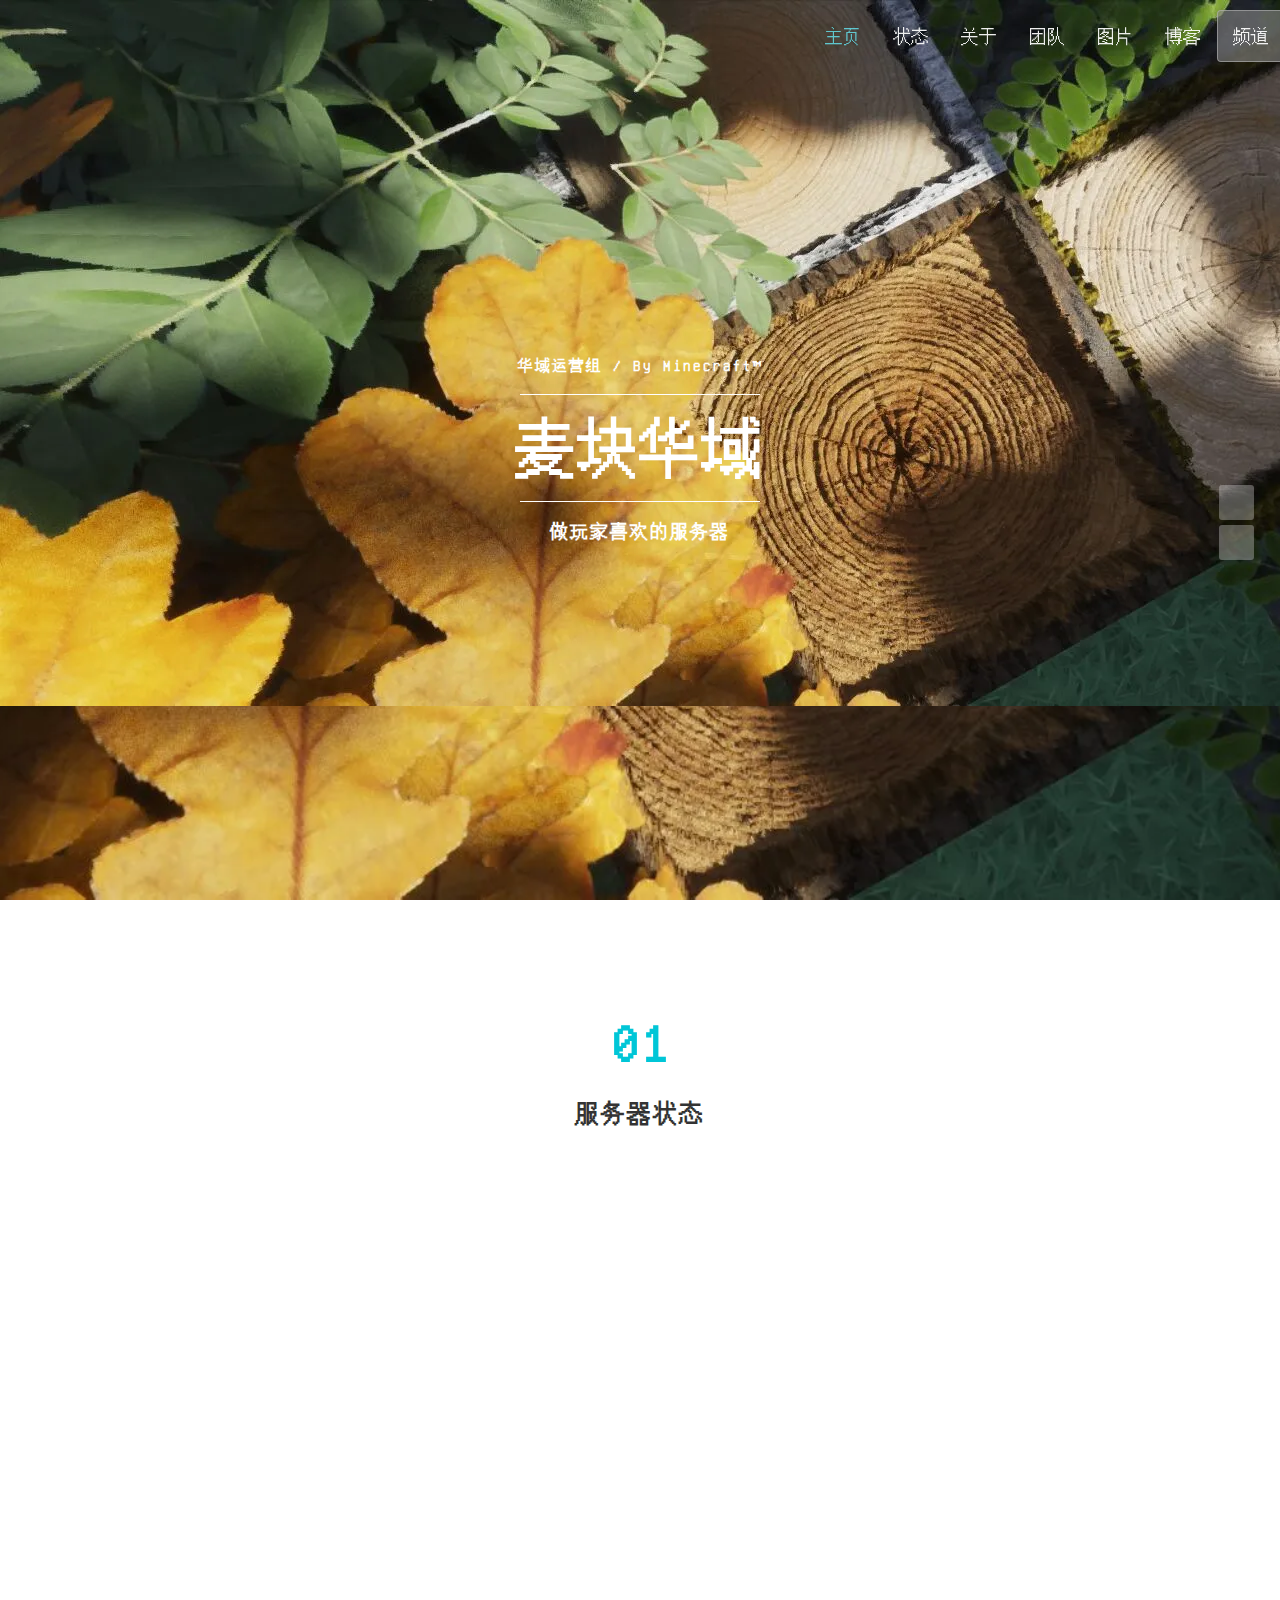
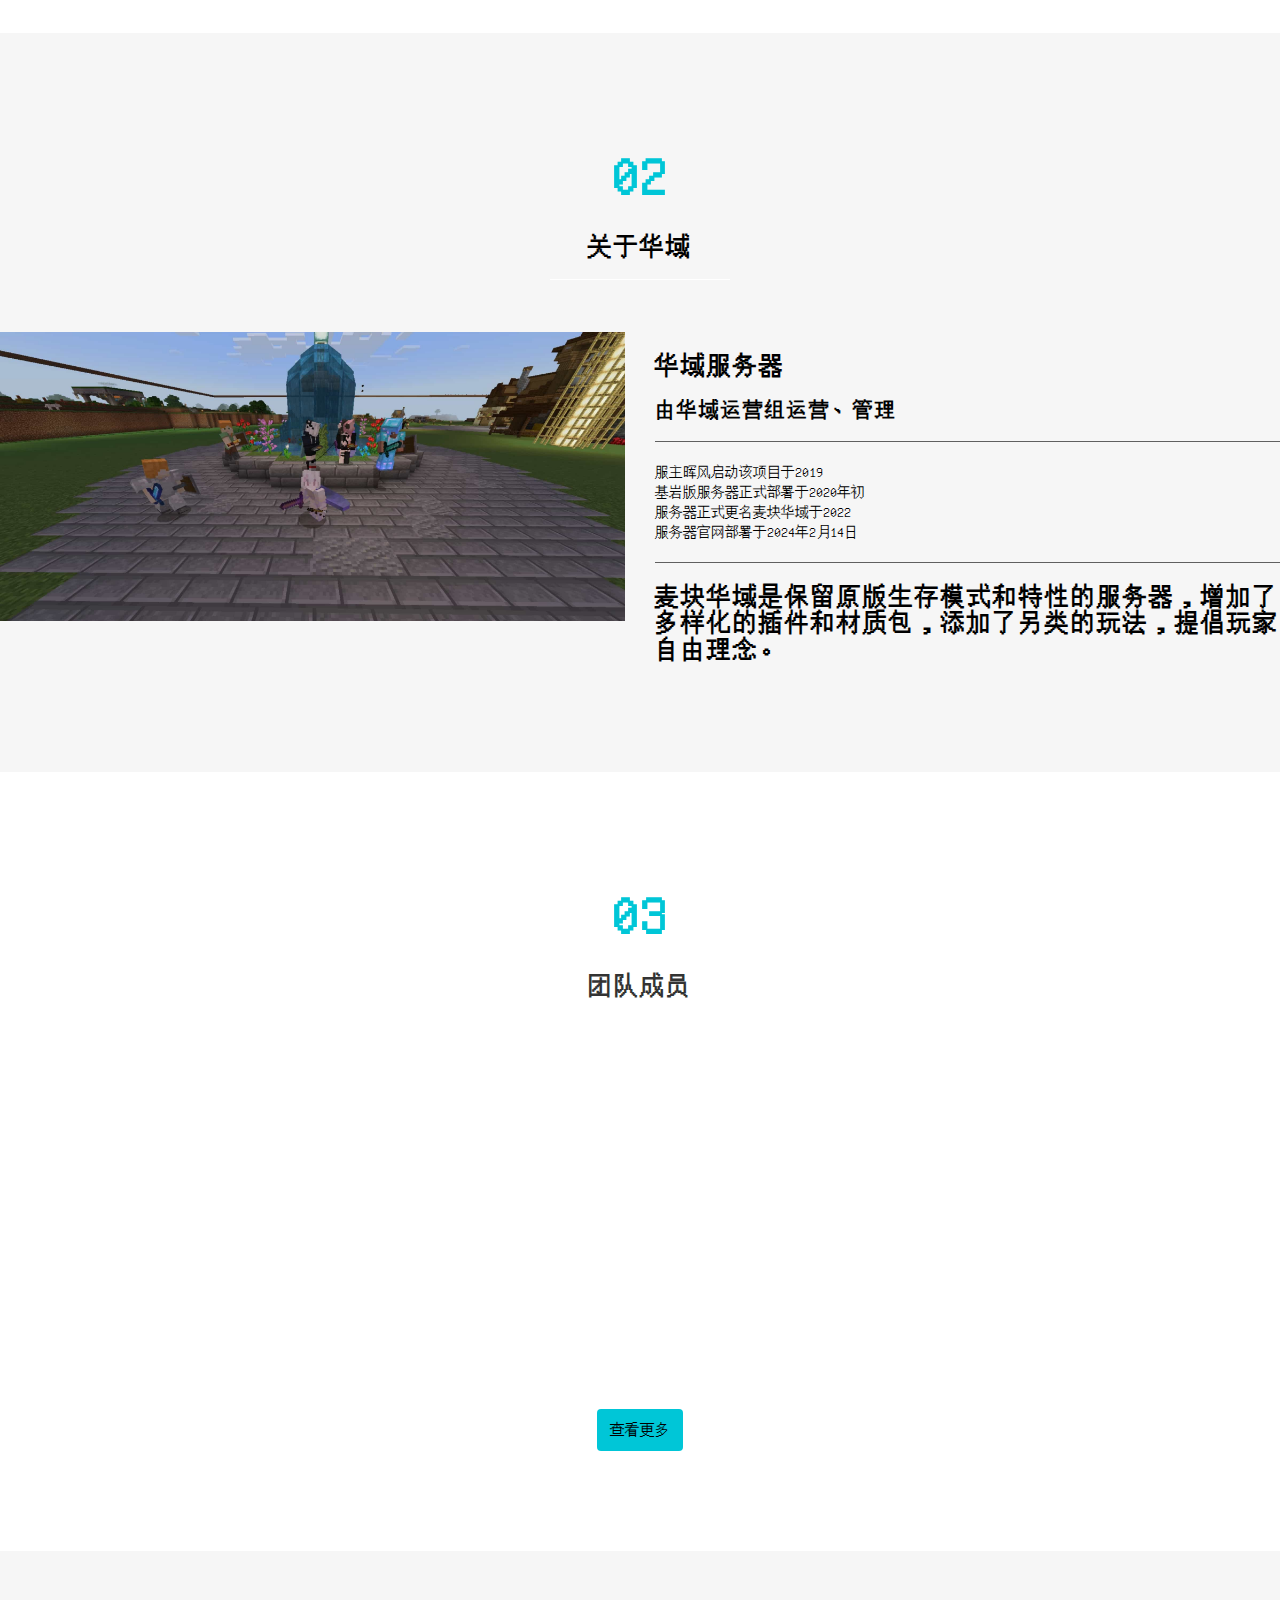
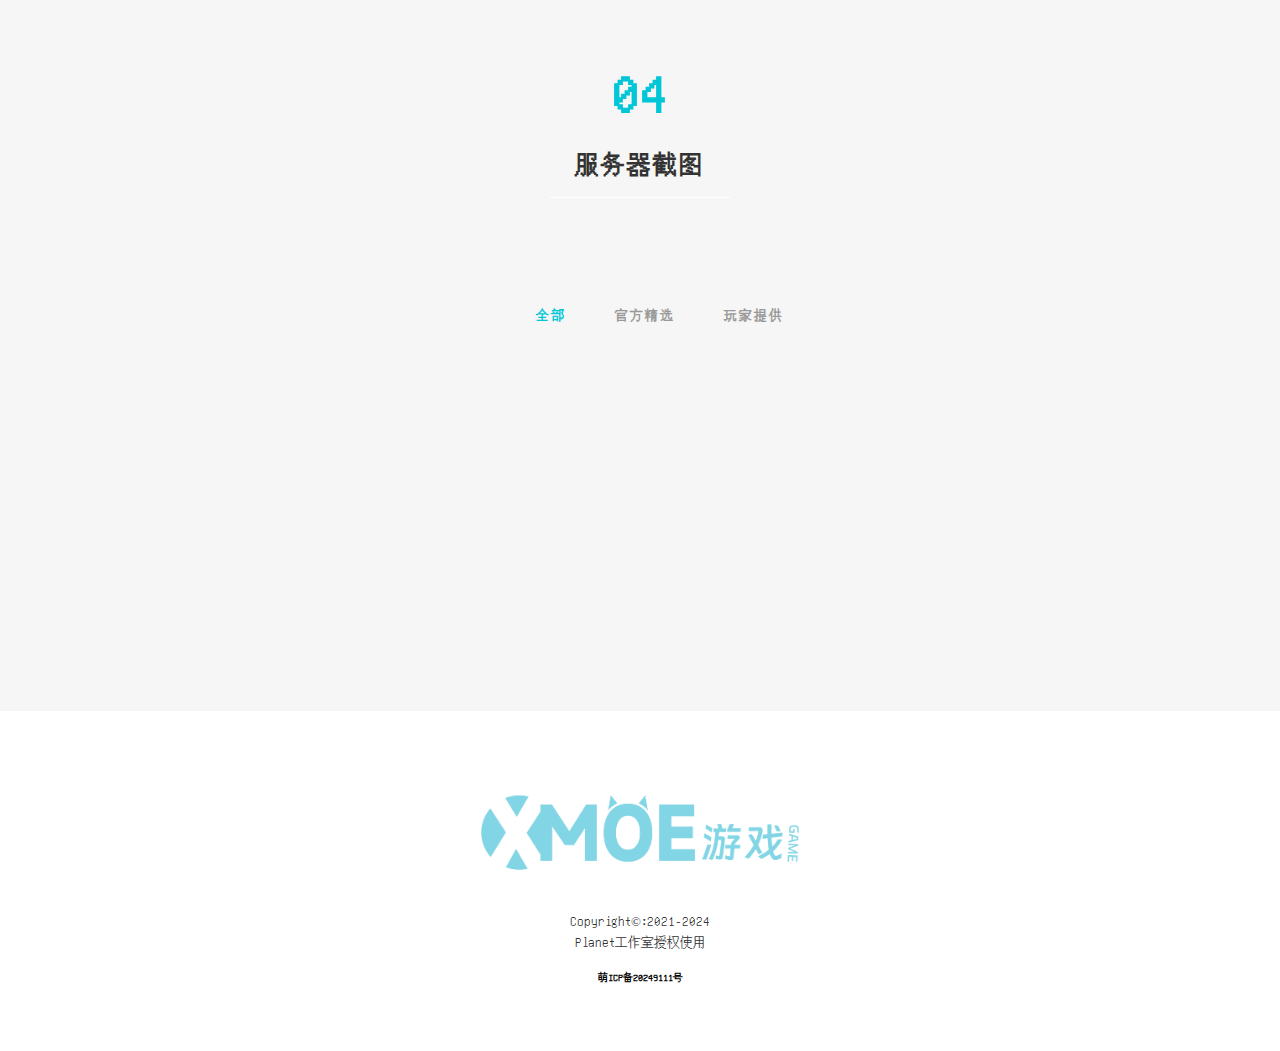
==== index.html @ e8a7c5c1 "修复api" ====
<!DOCTYPE html>
<html lang="zh-CN">
<head>
	<meta charset="utf-8">
	<title>麦块华域XMOE - 我的世界服务器</title>
	<meta http-equiv="X-UA-Compatible" content="IE=Edge">
	<meta name="viewport" content="width=device-width, initial-scale=1">
	<meta name="author" content="DreamsField">
	<meta name="keywords" content="麦块华域,我的世界,Minecraft">
	<meta name="description" content="麦块华域是保留原版生存模式和特性的Minecraft服务器，添加了另类的玩法，提倡玩家自由理念。">
	<embed src="#" hidden="true" autostart="true" loop="true">
	<link type="image/x-icon" href="favicon.ico" >
	<link rel="stylesheet" href="css/bootstrap.min.css">
	<link rel="stylesheet" href="css/font-awesome.min.css">
	<link rel="stylesheet" href="css/animate.min.css">
	<link rel="stylesheet" href="css/et-line-font.css">
	<link rel="stylesheet" href="css/style.css">
	<link rel="stylesheet" href="css/nivo-lightbox.css">
	<link rel="stylesheet" href="css/nivo_themes/default/default.css">
	<style>
	body{ font-family: 'pixel-wordt'}
	@font-face 
	{
    font-family: 'pixel-wordt';
    src: url('fonts/pixel-word.ttf') format('truetype'); 
  }
	a{text-decoration: none;}
	a:visited{ text-decoration: none; }
	a:hover { text-decoration: none; }
	a:active{ text-decoration:none; }
	</style>
</head>


	
<body data-spy="scroll" data-target=".navbar-collapse" data-offset="50">
    <a href="#home" id="scroll-to-top" title="top"><span class="text-lg icon iconfont icon-icon-test26"></span></a>
    <a href="https://qm.qq.com/q/wWvrE2C9pu" id="return-to-home" title="join"><span class="text-lg icon iconfont icon-icon-test39"></span></a>
    <div class="pixel-wordt"><div id="player" style="z-index:1000;"></div></div>
	<section class="navbar navbar-fixed-top custom-navbar" role="navigation">
		<div class="container">
			<div class="navbar-header">
				<button class="navbar-toggle" data-toggle="collapse" data-target=".navbar-collapse">
					<span class="icon icon-bar"></span>
					<span class="icon icon-bar"></span>
					<span class="icon icon-bar"></span>
				</button> 
					<div class="visible-xs">
						<a href="#" class="navbar-brand">麦块华域</a>
					</div>
			</div>
			<div class="collapse navbar-collapse">
				<ul class="nav navbar-nav navbar-right">
					<li><a href="#home" class="smoothScroll btn">主页</a></li>
					<li><a href="#work" class="smoothScroll btn">状态</a></li>
					<li><a href="#about" class="smoothScroll btn">关于</a></li>
					<li><a href="#team" class="smoothScroll btn">团队</a></li>
					<li><a href="#portfolio" class="smoothScroll btn">图片</a></li>
					<li><a href="https://www.dwind.top/" class="smoothScroll btn" target="_blank">博客</a></li>
					<li><a href="https://qm.qq.com/q/wWvrE2C9pu" class="smoothScroll btn btn-danger" target="_blank">频道</a>
					</li>
				</ul>
			</div>
		</div>
	</section>
	<section id="home">
		<div class="container">
			<div class="row">
				<div class="col-md-12 col-sm-12 wow fadeIn">
					<h3>华域运营组 / By Minecraft™</h3>
					<hr>
					<h1>麦块华域</h1>
					<hr>
					<h4>做玩家喜欢的服务器</h4> 
					<h3>         </h3>
				</div>
			</div>
		</div>
		<div class="backstretch">
			<img src="img/beijin/1.webp" alt="华域">
		</div>
	</section>
	<section id="work">
		<div class="container">
			<div class="row">
				<div class="col-md-12 col-sm-12">
					<div class="section-title">
						<strong>01</strong>
						<h1 class="heading bold">服务器状态</h1>
						<hr>
					</div>
					<div class="mdui-table-fluid">
						<table class="mdui-table">
							<thead>
								<div class="col-lg-4 col-md-4 col-sm-4 wow fadeInUp" data-wow-delay="0.6s">
									<h3>服务器名称</h3>
									<hr>
									<p id="motd">华域XMOE</p>
								</div>
								<div class="col-lg-4 col-md-4 col-sm-4 wow fadeInUp" data-wow-delay="0.6s">
									<h3>服务器状态</h3>
									<hr>
									<p id="status">RUN</p>
								</div>
								<div class="col-lg-4 col-md-4 col-sm-4 wow fadeInUp" data-wow-delay="0.6s">
									<h3>支持游戏版本</h3>
									<hr>
									<p id="version">1.20.51</p>
								</div>
								<div class="col-lg-4 col-md-4 col-sm-4 wow fadeInUp" data-wow-delay="0.6s">
									<h3>协议版本</h3>
									<hr>
									<p id="agreement">114514</p>
								</div>
								<div class="col-lg-4 col-md-4 col-sm-4 wow fadeInUp" data-wow-delay="0.6s">
									<h3>服务器人数</h3>
									<hr>
									<p id="online">114514</p>
								</div>
								<div class="col-lg-4 col-md-4 col-sm-4 wow fadeInUp" data-wow-delay="0.6s">
									<h3>有效延迟</h3>
									<hr>
									<p id="delay">114514</p>
								</div> 
							</thead>
						</table>
					</div>
				</div>
			</div>
		</div>
	</section>
	<section id="about">
		<div class="container">
			<div class="row">
				<div class="col-md-12 col-sm-12 text-center">
					<div class="section-title">
						<strong>02</strong>
						<h1 class="heading bold">关于华域</h1>
						<hr>
					</div>
				</div>
				<div class="col-md-6 col-sm-12">
					<img src="img/beijin/3.jpg" class="img-responsive" alt="about img" title="玩家合影">
				</div>
				<div class="col-md-6 col-sm-12">
					<h3 class="bold">华域服务器</h3>
					<h1 class="heading bold">由华域运营组运营、管理</h1>
					<ul class="nav nav-tabs" role="tablist">
					</ul>
					<div class="tab-content">
						<div role="tabpanel" class="tab-pane active" id="sunsserver">
							<p>服主晖风启动该项目于2019
								<br>基岩版服务器正式部署于2020年初
								<br>服务器正式更名麦块华域于2022
								<br>服务器官网部署于2024年2月14日
							  <ul class="nav nav-tabs" role="tablist"></ul>
								<h3>麦块华域是保留原版生存模式和特性的服务器，增加了多样化的插件和材质包，添加了另类的玩法，提倡玩家自由理念。
							</p>
						</div>
					</div>
				</div>
			</div>
		</div>
	</section>
	<section id="team">
		<div class="container">
			<div class="row">
				<div class="col-md-12 col-sm-12">
					<div class="section-title">
						<strong>03</strong>
						<h1 class="heading bold">团队成员</h1>
						<hr>
					</div>
				</div>

				<div class="col-md-3 col-sm-6 wow fadeIn" data-wow-delay="0.3s">
					<div class="team-wrapper">
						<img src="img/tx/hf.jpg" class="img-responsive" alt="team img">
						<div class="team-des">
							<h2>晖风</h2>
							<p>DreamsField<br>安徽●宿州</p>
							<hr>
							<ul class="social-icon">
								<li><a href="#" data-wow-delay="0.6s">华域运营组</a></li>
								<li><a href="#" data-wow-delay="0.6s">服主&技术&运营</a></li><br>
								<li><a href="#" data-wow-delay="0.6s">查看</a></li>
							</ul>
						</div>
					</div>
				</div>

				<div class="col-md-3 col-sm-6 wow fadeIn" data-wow-delay="0.6s">
					<div class="team-wrapper">
						<img src="img/tx/Sutx.jpg" class="img-responsive" alt="team img">
						<div class="team-des">
							<h2>苏灵卿</h2>
							<p>Time Traveler Su<br>广西●玉林</p>
							<hr>
							<ul class="social-icon">
								<li><a href="#" data-wow-delay="0.6s">华域运营组</a></li>
								<li><a href="#" data-wow-delay="0.6s">运营</a></li><br>
								<li><a href="#" data-wow-delay="0.6s">查看</a></li>
							</ul>
						</div>
					</div>
				</div>

				<div class="col-md-3 col-sm-6 wow fadeIn" data-wow-delay="0.9s">
					<div class="team-wrapper">
						<img src="img/tx/tx.webp" class="img-responsive" alt="team img">
						<div class="team-des">
							<h2>暂无</h2>
							<p>暂无<br>##●##</p>
							<hr>
							<ul class="social-icon">
								<li><a href="#" data-wow-delay="0.6s">SUNS运营组</a></li>
								<li><a href="#" data-wow-delay="0.6s">暂无</a></li><br>
								<li><a href="#" data-wow-delay="0.6s">查看</a></li>
							</ul>
						</div>
					</div>
				</div>

				<div class="col-md-3 col-sm-6 wow fadeIn" data-wow-delay="0.9s">
					<div class="team-wrapper">
						<img src="img/tx/tx.webp" class="img-responsive" alt="team img">
						<div class="team-des">
							<h2>暂无</h2>
							<p>暂无<br>##●##</p>
							<hr>
							<ul class="social-icon">
								<li><a href="#" data-wow-delay="0.6s">SUNS运营组</a></li>
								<li><a href="#" data-wow-delay="0.6s">暂无</a></li><br>
								<li><a href="#" data-wow-delay="0.6s">查看</a></li>
							</ul>
						</div>
					</div>
				</div>

				<div class=iso-box-section>
					<a href="team.html" class="smoothScroll btn btn-danger">查看更多</a>
			</div>
		</div>
	</section>


	<div id="portfolio">
		<div class="container">
			<div class="row">
				<div class="col-md-12 col-sm-12">
					<div class="section-title">
						<strong>04</strong>
						<h1 class="heading bold">服务器截图</h1>
						<hr>
					</div>
					<div class="iso-section">
						<ul class="filter-wrapper clearfix">
							<li><a href="#" data-filter="*" class="selected opc-main-bg">全部</a></li>
							<li><a href="#" class="opc-main-bg" data-filter=".html">官方精选</a></li>
							<li><a href="#" class="opc-main-bg" data-filter=".photoshop">玩家提供</a></li>
						</ul>
						<div class="iso-box-section wow fadeIn" data-wow-delay="0.9s">
							<div class="iso-box-wrapper col4-iso-box">

								<!-- html是官方精选，photoshop是玩家提供 -->

								<div class="iso-box html mobile col-lg-4 col-md-4 col-sm-6">
									<a href="img/beijin/3.jpg" data-lightbox-gallery="portfolio-gallery"><img
											src="img/beijin/3.jpg" alt="portfolio img"></a>
								</div>

								<div class="iso-box photoshop mobile col-lg-4 col-md-4 col-sm-6">
									<a href="img/beijin/3.jpg" data-lightbox-gallery="portfolio-gallery"><img
											src="img/beijin/3.jpg" alt="portfolio img"></a>
								</div>

								<div class="iso-box photoshop col-lg-4 col-md-4 col-sm-6">
									<a href="img/beijin/3.jpg" data-lightbox-gallery="portfolio-gallery"><img
											src="img/beijin/3.jpg" alt="portfolio img"></a>
								</div>

							</div>
							<div>
								<a href="picture.html" class="smoothScroll btn btn-danger">查看更多</a>
								<a href="1.html" class="smoothScroll btn btn-danger">游戏地图</a>
							</div>
						</div>
					</div>
				</div>
			</div>
		</div>
	</div>
	<footer>
		<div class="container">
			<div class="row">
				<div class="col-md-12 col-sm-12">
					<img src="img/logo/XMOE.png" width="350xp" height="120xp" title="logo">
					<p><font size="2">Copyright&copy;:2021-2024<br>Planet工作室授权使用<br></font></p>
					<a href="https://icp.gov.moe/?keyword=20249111" target="_blank"><font size="1" color=#000><b>萌ICP备20249111号</b></font></a>
				</div>
			</div>
		</div>
	</footer>
	<script src="js/sunsapi.js"></script>
	<script src="js/jquery.js"></script>
	<script src="js/bootstrap.min.js"></script>
	<script src="js/smoothscroll.js"></script>
	<script src="js/isotope.js"></script>
	<script src="js/imagesloaded.min.js"></script>
	<script src="js/nivo-lightbox.min.js"></script>
	<script src="js/jquery.backstretch.min.js"></script>
	<script src="js/wow.min.js"></script>
	<script src="js/custom.js"></script>
</body>
</html>
---- css/et-line-font.css ----
@font-face {
	font-family: 'et-line';
	src:url('../fonts/et-line.eot');
	src:url('../fonts/et-lined41d.eot?#iefix') format('embedded-opentype'),
		url('../fonts/et-line.woff') format('woff'),
		url('../fonts/et-line.ttf') format('truetype'),
		url('../fonts/et-line.svg#et-line') format('svg');
	font-weight: normal;
	font-style: normal;
}

/* Use the following CSS code if you want to use data attributes for inserting your icons */
[data-icon]:before {
	font-family: 'et-line';
	content: attr(data-icon);
	speak: none;
	font-size: 40px;
	font-weight: normal;
	font-variant: normal;
	text-transform: none;
	line-height: 1;
	-webkit-font-smoothing: antialiased;
	-moz-osx-font-smoothing: grayscale;
	display:inline-block;
}

/* Use the following CSS code if you want to have a class per icon */
/*
Instead of a list of all class selectors,
you can use the generic selector below, but it's slower:
[class*="icon-"] {
*/
.icon-mobile, .icon-laptop, .icon-desktop, .icon-tablet, .icon-phone, .icon-document, .icon-documents, .icon-search, .icon-clipboard, .icon-newspaper, .icon-notebook, .icon-book-open, .icon-browser, .icon-calendar, .icon-presentation, .icon-picture, .icon-pictures, .icon-video, .icon-camera, .icon-printer, .icon-toolbox, .icon-briefcase, .icon-wallet, .icon-gift, .icon-bargraph, .icon-grid, .icon-expand, .icon-focus, .icon-edit, .icon-adjustments, .icon-ribbon, .icon-hourglass, .icon-lock, .icon-megaphone, .icon-shield, .icon-trophy, .icon-flag, .icon-map, .icon-puzzle, .icon-basket, .icon-envelope, .icon-streetsign, .icon-telescope, .icon-gears, .icon-key, .icon-paperclip, .icon-attachment, .icon-pricetags, .icon-lightbulb, .icon-layers, .icon-pencil, .icon-tools, .icon-tools-2, .icon-scissors, .icon-paintbrush, .icon-magnifying-glass, .icon-circle-compass, .icon-linegraph, .icon-mic, .icon-strategy, .icon-beaker, .icon-caution, .icon-recycle, .icon-anchor, .icon-profile-male, .icon-profile-female, .icon-bike, .icon-wine, .icon-hotairballoon, .icon-globe, .icon-genius, .icon-map-pin, .icon-dial, .icon-chat, .icon-heart, .icon-cloud, .icon-upload, .icon-download, .icon-target, .icon-hazardous, .icon-piechart, .icon-speedometer, .icon-global, .icon-compass, .icon-lifesaver, .icon-clock, .icon-aperture, .icon-quote, .icon-scope, .icon-alarmclock, .icon-refresh, .icon-happy, .icon-sad, .icon-facebook, .icon-twitter, .icon-googleplus, .icon-rss, .icon-tumblr, .icon-linkedin, .icon-dribbble {
	font-family: 'et-line';
	speak: none;
	font-style: normal;
	font-weight: normal;
	font-variant: normal;
	text-transform: none;
	line-height: 1;
	-webkit-font-smoothing: antialiased;
	-moz-osx-font-smoothing: grayscale;
	display:inline-block;
}
.icon-mobile:before {
	content: "\e000";
}
.icon-laptop:before {
	content: "\e001";
}
.icon-desktop:before {
	content: "\e002";
}
.icon-tablet:before {
	content: "\e003";
}
.icon-phone:before {
	content: "\e004";
}
.icon-document:before {
	content: "\e005";
}
.icon-documents:before {
	content: "\e006";
}
.icon-search:before {
	content: "\e007";
}
.icon-clipboard:before {
	content: "\e008";
}
.icon-newspaper:before {
	content: "\e009";
}
.icon-notebook:before {
	content: "\e00a";
}
.icon-book-open:before {
	content: "\e00b";
}
.icon-browser:before {
	content: "\e00c";
}
.icon-calendar:before {
	content: "\e00d";
}
.icon-presentation:before {
	content: "\e00e";
}
.icon-picture:before {
	content: "\e00f";
}
.icon-pictures:before {
	content: "\e010";
}
.icon-video:before {
	content: "\e011";
}
.icon-camera:before {
	content: "\e012";
}
.icon-printer:before {
	content: "\e013";
}
.icon-toolbox:before {
	content: "\e014";
}
.icon-briefcase:before {
	content: "\e015";
}
.icon-wallet:before {
	content: "\e016";
}
.icon-gift:before {
	content: "\e017";
}
.icon-bargraph:before {
	content: "\e018";
}
.icon-grid:before {
	content: "\e019";
}
.icon-expand:before {
	content: "\e01a";
}
.icon-focus:before {
	content: "\e01b";
}
.icon-edit:before {
	content: "\e01c";
}
.icon-adjustments:before {
	content: "\e01d";
}
.icon-ribbon:before {
	content: "\e01e";
}
.icon-hourglass:before {
	content: "\e01f";
}
.icon-lock:before {
	content: "\e020";
}
.icon-megaphone:before {
	content: "\e021";
}
.icon-shield:before {
	content: "\e022";
}
.icon-trophy:before {
	content: "\e023";
}
.icon-flag:before {
	content: "\e024";
}
.icon-map:before {
	content: "\e025";
}
.icon-puzzle:before {
	content: "\e026";
}
.icon-basket:before {
	content: "\e027";
}
.icon-envelope:before {
	content: "\e028";
}
.icon-streetsign:before {
	content: "\e029";
}
.icon-telescope:before {
	content: "\e02a";
}
.icon-gears:before {
	content: "\e02b";
}
.icon-key:before {
	content: "\e02c";
}
.icon-paperclip:before {
	content: "\e02d";
}
.icon-attachment:before {
	content: "\e02e";
}
.icon-pricetags:before {
	content: "\e02f";
}
.icon-lightbulb:before {
	content: "\e030";
}
.icon-layers:before {
	content: "\e031";
}
.icon-pencil:before {
	content: "\e032";
}
.icon-tools:before {
	content: "\e033";
}
.icon-tools-2:before {
	content: "\e034";
}
.icon-scissors:before {
	content: "\e035";
}
.icon-paintbrush:before {
	content: "\e036";
}
.icon-magnifying-glass:before {
	content: "\e037";
}
.icon-circle-compass:before {
	content: "\e038";
}
.icon-linegraph:before {
	content: "\e039";
}
.icon-mic:before {
	content: "\e03a";
}
.icon-strategy:before {
	content: "\e03b";
}
.icon-beaker:before {
	content: "\e03c";
}
.icon-caution:before {
	content: "\e03d";
}
.icon-recycle:before {
	content: "\e03e";
}
.icon-anchor:before {
	content: "\e03f";
}
.icon-profile-male:before {
	content: "\e040";
}
.icon-profile-female:before {
	content: "\e041";
}
.icon-bike:before {
	content: "\e042";
}
.icon-wine:before {
	content: "\e043";
}
.icon-hotairballoon:before {
	content: "\e044";
}
.icon-globe:before {
	content: "\e045";
}
.icon-genius:before {
	content: "\e046";
}
.icon-map-pin:before {
	content: "\e047";
}
.icon-dial:before {
	content: "\e048";
}
.icon-chat:before {
	content: "\e049";
}
.icon-heart:before {
	content: "\e04a";
}
.icon-cloud:before {
	content: "\e04b";
}
.icon-upload:before {
	content: "\e04c";
}
.icon-download:before {
	content: "\e04d";
}
.icon-target:before {
	content: "\e04e";
}
.icon-hazardous:before {
	content: "\e04f";
}
.icon-piechart:before {
	content: "\e050";
}
.icon-speedometer:before {
	content: "\e051";
}
.icon-global:before {
	content: "\e052";
}
.icon-compass:before {
	content: "\e053";
}
.icon-lifesaver:before {
	content: "\e054";
}
.icon-clock:before {
	content: "\e055";
}
.icon-aperture:before {
	content: "\e056";
}
.icon-quote:before {
	content: "\e057";
}
.icon-scope:before {
	content: "\e058";
}
.icon-alarmclock:before {
	content: "\e059";
}
.icon-refresh:before {
	content: "\e05a";
}
.icon-happy:before {
	content: "\e05b";
}
.icon-sad:before {
	content: "\e05c";
}
.icon-facebook:before {
	content: "\e05d";
}
.icon-twitter:before {
	content: "\e05e";
}
.icon-googleplus:before {
	content: "\e05f";
}
.icon-rss:before {
	content: "\e060";
}
.icon-tumblr:before {
	content: "\e061";
}
.icon-linkedin:before {
	content: "\e062";
}
.icon-dribbble:before {
	content: "\e063";
}
---- css/style.css ----
body {

    background: #ffffff;

    font-family: 'pixel-wordt';

    font-weight: 400;

    position: relative;
    
    -webkit-filter:grayscake(100%);
    filter:progid:DXImageTransform.Microsoft.BasicImage(grayscale=1);

  }


html {
    -webkit-filter:grayscake(100%);
    filter:progid:DXImageTransform.Microsoft.BasicImage(grayscale=1);
    
}


html, body {

     width: 100%;

     overflow-x: hidden;

  }



h1, h2, h3, h4 {
  font-weight: bold;
  letter-spacing: 2px;
}
.heading {
  font-size: 20px;
}
@font-face {
    font-family: 'pixel-wordt';
    src: url('/fonts/pixel-word.ttf'); 
}
#scroll-to-top {
    position: fixed;
    top: 485px;
    right: 2%;
    border-radius: 3px;
    bottom: 180px;
    width: 35px;
    height: 35px;
    text-align: center;
    line-height: 35px;
    color: rgba(182, 182, 182, 0.4);
    display: block;
    z-index: 49;
    color: #fff;
    background-color: #e3e3e356;;
    border-color: #909090ab;;
    }
    
    #return-to-home {
    position: fixed;
    top: 525px;
    right: 2%;
    border-radius: 3px;
    bottom: 180px;
    width: 35px;
    height: 35px;
    text-align: center;
    line-height: 35px;
    color: rgba(0, 0, 0, .4);
    display: block;
    z-index: 49;
    color: #fff;
    background-color:#e3e3e356;;
    border-color: #90909058;;
    }
    .iconfont {
    font-family: "iconfont" !important;
    font-size: 14px;
    font-style: normal;
    -webkit-font-smoothing: antialiased;
    -moz-osx-font-smoothing: grayscale;
    }

    
.subheading {

  font-size: 14px;

  font-weight: bold;

  padding-bottom: 60px;

}

.bold {

  font-weight: bold;

}



p small {

  line-height: 28px;

  font-size: 15px;

}



a {
  text-decoration: none;
  outline: none !important;
  line-height: 28px;
  font-size: 15px;
}
a:visited{ text-decoration: none; }
a:hover { text-decoration: none; }
a:active{ text-decoration:none; }
hr {
  width: 180px;
  border-color: rgb(255, 255, 255);
}



.section-title strong {

	color: #00C6D7;

  	font-size: 56px;

}



.section-title h1 {

	font-size: 24px;

}



.section-title {

  padding-bottom: 32px;

}



.medium-icon {

  font-size: 32px !important;

}



#work,#about, #team, 

#portfolio, #pricing, #contact {

   padding-top: 100px;

  padding-bottom: 100px;

}



.tlinks{text-indent:-9999px;height:0;line-height:0;font-size:0;overflow:hidden;}

/* ==========================================================================

preloader section

========================================================================== */

.preloader {

    position: fixed;

    top: 0;

    left: 0;

    width: 100%;

    height: 100%;

    z-index: 99999;

    display: -webkit-flex;

    display: -ms-flexbox;

    display: flex;

    -webkit-flex-flow: row nowrap;

        -ms-flex-flow: row nowrap;

            flex-flow: row nowrap;

    -webkit-justify-content: center;

        -ms-flex-pack: center;

            justify-content: center;

    -webkit-align-items: center;

        -ms-flex-align: center;

            align-items: center;

    background: none repeat scroll 0 0 #fff;

}

.sk-spinner-circle.sk-spinner {

  width: 22px;

  height: 22px;

  position: relative; }

.sk-spinner-circle .sk-circle {

  width: 100%;

  height: 100%;

  position: absolute;

  left: 0;

  top: 0; }

.sk-spinner-circle .sk-circle:before {

  content: '';

  display: block;

  margin: 0 auto;

  width: 20%;

  height: 20%;

  background-color: #00c6d7;

  border-radius: 100%;

  -webkit-animation: sk-circleBounceDelay 1.2s infinite ease-in-out;

          animation: sk-circleBounceDelay 1.2s infinite ease-in-out;

  /* Prevent first frame from flickering when animation starts */

  -webkit-animation-fill-mode: both;

          animation-fill-mode: both; }

.sk-spinner-circle .sk-circle2 {

  -webkit-transform: rotate(30deg);

          transform: rotate(30deg); }

.sk-spinner-circle .sk-circle3 {

  -webkit-transform: rotate(60deg);

          transform: rotate(60deg); }

.sk-spinner-circle .sk-circle4 {

  -webkit-transform: rotate(90deg);

          transform: rotate(90deg); }

.sk-spinner-circle .sk-circle5 {

  -webkit-transform: rotate(120deg);

          transform: rotate(120deg); }

.sk-spinner-circle .sk-circle6 {

  -webkit-transform: rotate(150deg);

          transform: rotate(150deg); }

.sk-spinner-circle .sk-circle7 {

  -webkit-transform: rotate(180deg);

          transform: rotate(180deg); }

.sk-spinner-circle .sk-circle8 {

  -webkit-transform: rotate(210deg);

          transform: rotate(210deg); }

.sk-spinner-circle .sk-circle9 {

  -webkit-transform: rotate(240deg);

          transform: rotate(240deg); }

.sk-spinner-circle .sk-circle10 {

  -webkit-transform: rotate(270deg);

          transform: rotate(270deg); }

.sk-spinner-circle .sk-circle11 {

  -webkit-transform: rotate(300deg);

          transform: rotate(300deg); }

.sk-spinner-circle .sk-circle12 {

  -webkit-transform: rotate(330deg);

          transform: rotate(330deg); }

.sk-spinner-circle .sk-circle2:before {

  -webkit-animation-delay: -1.1s;

          animation-delay: -1.1s; }

.sk-spinner-circle .sk-circle3:before {

  -webkit-animation-delay: -1s;

          animation-delay: -1s; }

.sk-spinner-circle .sk-circle4:before {

  -webkit-animation-delay: -0.9s;

          animation-delay: -0.9s; }

.sk-spinner-circle .sk-circle5:before {

  -webkit-animation-delay: -0.8s;

          animation-delay: -0.8s; }

.sk-spinner-circle .sk-circle6:before {

  -webkit-animation-delay: -0.7s;

          animation-delay: -0.7s; }

.sk-spinner-circle .sk-circle7:before {

  -webkit-animation-delay: -0.6s;

          animation-delay: -0.6s; }

.sk-spinner-circle .sk-circle8:before {

  -webkit-animation-delay: -0.5s;

          animation-delay: -0.5s; }

.sk-spinner-circle .sk-circle9:before {

  -webkit-animation-delay: -0.4s;

          animation-delay: -0.4s; }

.sk-spinner-circle .sk-circle10:before {

  -webkit-animation-delay: -0.3s;

          animation-delay: -0.3s; }

.sk-spinner-circle .sk-circle11:before {

  -webkit-animation-delay: -0.2s;

          animation-delay: -0.2s; }

.sk-spinner-circle .sk-circle12:before {

  -webkit-animation-delay: -0.1s;

          animation-delay: -0.1s; }



@-webkit-keyframes sk-circleBounceDelay {

  0%, 80%, 100% {

    -webkit-transform: scale(0);

            transform: scale(0); }



  40% {

    -webkit-transform: scale(1);

            transform: scale(1); } }



@keyframes sk-circleBounceDelay {

  0%, 80%, 100% {

    -webkit-transform: scale(0);

            transform: scale(0); }



  40% {

    -webkit-transform: scale(1);

            transform: scale(1); } }





/* ==========================================================================

navigation section

========================================================================== */

.custom-navbar {

    background: #4e4e4e8e;

    margin-bottom: 0;

}

.custom-navbar .navbar-brand  {

  color: #cdcdcdc1;

  font-weight: 600;

  font-size: 24px;

}

.custom-navbar .navbar-brand .navbar-toggle {

    background: #00c6d7;

    padding: 4px 6px;

    font-size: 16px;

    color: #fff;

    }

.custom-navbar .nav li a {

    color: #ffffffec;

    font-size: 18px;

    font-weight: 521;

    }

.custom-navbar .nav li a:hover {

  	background: transparent;

   color: #eeeeee;

}

.custom-navbar .nav > li > a:focus {

  background-color: transparent;

  color: #ffffff;

  outline: none;

}

.custom-navbar .nav li.active > a {

      color: #67f2ffc1;

    }

.custom-navbar .navbar-toggle {

        border: none;

        padding-top: 10px;

    }

.custom-navbar .navbar-toggle .icon-bar {

        background: #00c6d7;

        border-color: transparent;

    }

@media(min-width:768px){

    .custom-navbar {

            background: #4e4e4e77;

            padding: 10px;

            border-bottom: 0;

            background: 0 0;

         }

    .custom-navbar.top-nav-collapse {

            padding: 8px;

            background: #4e4e4e77;

        }

}





/* ==========================================================================

home section

========================================================================== */

#home {

  background-size: cover;

  background-position: center;

  color: #ffffff;

  display: -webkit-flex;

  display: -ms-flexbox;

  display: flex;

  -webkit-align-items: center;

  -ms-flex-align: center;

      align-items: center;

  height: 100vh;

  text-align: center;

}

#home h1 {

  font-size: 60px;

}

#home h3 {

  font-size: 15px;


}

#home hr {

  width: 240px;

}

#home .btn {

  background: transparent;

  border: 4px solid #ffffff;

  border-radius: 0;

  color: #ffffff;

  font-size: 15px;

  font-weight: bold;

  letter-spacing: 2px;

  padding: 12px 42px;

  margin-top: 40px;

  margin-right: 16px;

  transition: all 0.4s ease-in-out;

}

#home .btn:hover {

  background: #00c6d7;

  border-color: transparent;

}

#home .btn-danger {

  background: #00c6d7;

  border-color: transparent;

}

#home .btn-danger:hover {

	border: 4px solid #ffffff;

  	border-radius: 0;

	background: transparent;

  	color: #ffffff;

}



/* ==========================================================================

work section

========================================================================== */

#work {

    text-align: center;

}

#work .btn-danger {

  background: #00c6d7;

  border-color: transparent;

}

#work .col-md-4 {

  padding: 28px;

  position: relative;

  transition: all 0.4s ease-in-out;

}

#work .col-md-4:hover {

  background-color: #ffffff;

  box-shadow: 0px 2px 8px 0px rgba(50, 50, 50, 0.20);

}

#work h3 {
  font-size: 18px;
}

#work a {
    color: #000
}



/* ==========================================================================

about section

========================================================================== */

#about {

  background:#f6f6f6;

  color: #000000;

}

.nav-tabs {

  margin-top: 20px;

  border-bottom: 1px solid #606060;

}

.nav-tabs > li {

  float: left;

  margin-bottom: -1px;

}

.nav-tabs > li > a {

	display: block;

  	color: #ffffff;

  	font-size: 16px;

  	padding: 10px 10px;

  	border: 0;

  	border-radius: 0;

}

.nav-tabs > li > a:hover {

  background-color: transparent;

}

.nav-tabs > li.active > a,

.nav-tabs > li.active > a:hover,

.nav-tabs > li.active > a:focus {

  color: #00c6d7;

  cursor: default;

  background-color: transparent;

  border: 1px solid transparent;

  border-bottom-color: transparent;

}

.tab-content {

  padding-top: 20px;

}



.tab-content a {

	color: #0CC;

}



.tab-content a:hover, .tab-content a:link {

	color: #FF0;

	text-decoration: none;

}



/* ==========================================================================

players section

========================================================================== */

#players {

  text-align: center;

}

#players h3 {

  color: #00c6d7;

  font-size: 14px;

  font-weight: bold;

}

#players .col-md-3 {

  padding-top: 20px;

  padding-bottom: 20px;

}

#players .players-wrapper {

  overflow: hidden;

  position: relative;

}

#players .players-des {

  background-color: rgba(00,00,00,0.6);

  position: absolute;

  color: #ffffff;

  opacity: 0;

  max-width: 500px;

  width: 100%;

  height: 100%;

  text-align: center;

  vertical-align: middle;

  top: 0;

  left: 0;

  right: 0;

  bottom: 0;

  transition: all 0.4s ease-in-out;

  margin: 0 auto;

  display: -webkit-flex;

  display: -ms-flexbox;

  display: flex;

  -webkit-justify-content: center;

      -ms-flex-pack: center;

          justify-content: center;

  -webkit-align-items: center;

      -ms-flex-align: center;

          align-items: center;

  -webkit-flex-direction: column;

      -ms-flex-direction: column;

          flex-direction: column;

}

#players .players-des:hover {

 opacity: 1;

}

#players img {

  margin: 0 auto;

}



#players .social-icon li a {

  color: #fff;

}



#players .social-icon li a:hover {

  color: #00c6d7;

}



/* ==========================================================================

team section

========================================================================== */

#team {

  text-align: center;

}
#team .btn-danger {

  background: #00c6d7;

  border-color: transparent;

}

#team h3 {

  color: #00c6d7;

  font-size: 14px;

  font-weight: bold;

}

#team .col-md-3 {

  padding-top: 20px;

  padding-bottom: 20px;

}

#team .team-wrapper {

  overflow: hidden;

  position: relative;

}

#team .team-des {

  background-color: rgba(00,00,00,0.6);

  position: absolute;

  color: #ffffff;

  opacity: 0;

  max-width: 500px;

  width: 100%;

  height: 100%;

  text-align: center;

  vertical-align: middle;

  top: 0;

  left: 0;

  right: 0;

  bottom: 0;

  transition: all 0.4s ease-in-out;

  margin: 0 auto;

  display: -webkit-flex;

  display: -ms-flexbox;

  display: flex;

  -webkit-justify-content: center;

      -ms-flex-pack: center;

          justify-content: center;

  -webkit-align-items: center;

      -ms-flex-align: center;

          align-items: center;

  -webkit-flex-direction: column;

      -ms-flex-direction: column;

          flex-direction: column;

}

#team .team-des:hover {

 opacity: 1;

}

#team img {

  margin: 0 auto;

}



#team .social-icon li a {

  color: #fff;

}



#team .social-icon li a:hover {

  color: #00c6d7;

}



/* ==========================================================================

portfolio section

========================================================================== */

#portfolio {

  background-color: #f6f6f6;

  text-align: center;

  }

#portfolio .btn-danger {

  background: #00c6d7;

  border-color: transparent;

}

#portfolio .container {

  width: 100%;

  padding: 0;

  margin: 0;

}

#portfolio img {

  width: 100%;

  transition: all 0.4s ease-in-out;

}

#portfolio img:hover {

  opacity: 0.5;

}

/* FILTER CSS */

.filter-wrapper {

    width: 100%;

    margin: 40px 0 24px 0;

    overflow: hidden;

    text-align: center;

}

.filter-wrapper li {

    display: inline-block;

    margin: 4px;

}

.filter-wrapper li a {

    color: #999999;

    font-size: 13px;

    font-weight: bold;

    letter-spacing: 2px;

    text-transform: uppercase;

    padding: 8px 17px;

    display: block;

    text-decoration: none;

    transition: all 0.4s ease-in-out;

}

.filter-wrapper li .selected,

.filter-wrapper li a:focus,

.filter-wrapper li a:hover {

    color: #00c6d7;

    outline: none;

  }



/* ISOTOPE BOX CSS */

.iso-box-section {

    width: 100%;

}

.iso-box-wrapper {

    width: 100%;

    padding: 0;

    clear: both;

    position: relative;

}

.iso-box {

    position: relative;

    min-height: 50px;

    float: left;

    overflow: hidden;

    margin-bottom: 20px;

}

.iso-box > a {

    display: block;

    width: 100%;

    height: 100%;

    overflow: hidden;

}

.iso-box > a {

    display: block;

    width: 100%;

    height: 100%;

    overflow: hidden;

}

.fluid-img {

  width: 100%;

  display: block;

}



/* ==========================================================================

pricing section

========================================================================== */

#pricing {

  text-align: center;

}

#pricing h2 {

  font-size: 52px;

}

#pricing h3 {

  font-size: 16px;

}

#pricing .plan {

  box-shadow: 0px 2px 8px 0px rgba(50, 50, 50, 0.20);

  padding-top: 40px;

  padding-bottom: 80px;

  margin-bottom: 32px;

}

#pricing .plan span {

	font-size: 16px;

}

#pricing .plan .plan_title {

  font-weight: 300;

  letter-spacing: 2px;

  padding: 30px;

  margin-bottom: 20px;

}

#pricing .medium-icon {

  box-shadow: 0px 2px 8px 0px rgba(50, 50, 50, 0.20);

  border-radius: 50%;

  font-size: 52px;

  width: 120px;

  height: 120px;

  line-height: 120px;

  text-align: center;

  margin-bottom: 32px;

}

#pricing .plan ul {

  padding: 0px;

}

#pricing .plan ul li {

  display: block;

  font-weight: 500;

  padding: 12px 0px;

}

#pricing .plan .btn {

  border: none;

  border-radius: 0px;

  color: #ffffff;

  font-size: 16px;

  font-weight: bold;

  padding: 16px 60px;

  transition: all 0.4s ease-in-out;

  margin-top: 20px;

  text-transform: uppercase;

}

#pricing .plan-one .btn {

  background-color: #00c6d7;

}

#pricing .plan-two .btn {

  background-color: #ffa400;

}

#pricing .plan-three .btn {

  background-color: #009988;

}

#pricing .plan .btn:hover {

  background-color: #3B3B3B;

}





/* ==========================================================================

contact section

========================================================================== */

#contact {

  background: #3B3B3B url('../images/contact-bg.html') no-repeat center center;

  background-size: cover;

  color: #ffffff;

}

#contact h2 {

  padding-bottom: 20px;

}

#contact h3 {

  font-size: 16px;

  font-weight: bold;

  letter-spacing: 1px;

}

#contact .medium-icon {

  padding-top: 10px;

  padding-right: 10px;

}

#contact .contact-info div {

  padding-top: 14px;

  padding-bottom: 14px;

}

#contact form {

  padding-top: 60px;

}

#contact .form-control {

  border: 2px solid #ffffff;

  border-radius: 0;

  box-shadow: none;

  margin-top: 10px;

  margin-bottom: 10px;

  transition: all 0.4s ease-in-out;

}

#contact input {

  height: 40px;

}

#contact input[type="submit"] {

  background: #00c6d7;

  border: 3px solid #00c6d7;

  letter-spacing: 1px;

  margin-top: 18px;

  height: 50px;

  color: #ffffff;

}

#contact input[type="submit"]:hover {

  color: #000000;

}





/* ==========================================================================

footer section

========================================================================== */

footer {

  text-align: center;

  padding-top: 60px;

  padding-bottom: 60px;

}

footer p {

  padding-top: 20px;

}

.social-icon {

  padding: 0;

  margin: 0;

}

.social-icon li {

  list-style: none;

  display: inline-block;

  padding: 6px;

}

.social-icon li a {

  box-shadow: 0px 2px 8px 0px rgba(50, 50, 50, 0.09);

  color: #808080;

  font-size: 20px;

  width: 56px;

  height: 56px;

  line-height: 60px;

  text-align: center;

  text-decoration: none;

  transition: all 0.4s ease-in-out;

}

.social-icon li a:hover {

  color: #00c6d7;

}



@media screen and (min-width: 992px) {

  @-moz-document url-prefix() {

    #portfolio .col-lg-4,

    #portfolio .col-md-4 {

      width: 33.333%;

    }

  }    

}



/* ==========================================================================

media quires for mobile

========================================================================== */

@media (max-width: 440px) {

  #home {

    padding-top: 320px;

    padding-bottom: 320px;

  }

  #home h1 {

    font-size: 22px;

  }

  #home h3 {

    font-size: 12px;

  }

}

.container {

  width: 100%;

  padding: 0;

  margin: 0;

}

.container a{

  color: rgb(0, 0, 0);

  line-height: 28px;

  font-size: 15px;

}
---- css/nivo_themes/default/default.css ----
/*
 * Nivo Lightbox Default Theme v1.0
 * #/nivo-lightbox
 *
 * Copyright 2013, Dev7studios
 * Free to use and abuse under the MIT license.
 * http://www.opensource.org/licenses/mit-license.php
 */
 
.nivo-lightbox-theme-default.nivo-lightbox-overlay { 
	background: #666;
	background: rgba(0,0,0,0.6); 
}
.nivo-lightbox-theme-default .nivo-lightbox-content.nivo-lightbox-loading { background: url(loading.gif) no-repeat 50% 50%; }

.nivo-lightbox-theme-default .nivo-lightbox-nav {
	top: 10%;
	width: 8%;
	height: 80%;
	text-indent: -9999px;
	background-repeat: no-repeat;
	background-position: 50% 50%;
	opacity: 0.5;
}
.nivo-lightbox-theme-default .nivo-lightbox-nav:hover { 
	opacity: 1; 
	background-color: rgba(0,0,0,0.5);
}
.nivo-lightbox-theme-default .nivo-lightbox-prev { 
	background-image: url(prev.png); 
	border-radius: 0 3px 3px 0;
}
.nivo-lightbox-theme-default .nivo-lightbox-next { 
	background-image: url(next.png); 
	border-radius: 3px 0 0 3px;
}

.nivo-lightbox-theme-default .nivo-lightbox-close {
	display: block;
	background: url(close.png) no-repeat;
	width: 48px;
	height: 48px;
	text-indent: -9999px;
	padding: 5px;
	opacity: 0.5;
}
.nivo-lightbox-theme-default .nivo-lightbox-close:hover { opacity: 1; }

.nivo-lightbox-theme-default .nivo-lightbox-title-wrap { bottom: -7%; }
.nivo-lightbox-theme-default .nivo-lightbox-title {
	font: 14px/20px 'Helvetica Neue', Helvetica, Arial, sans-serif;
	font-style: normal;
	font-weight: normal;
	background: #000;
	color: #fff;
	padding: 7px 15px;
	border-radius: 30px;
}

.nivo-lightbox-theme-default .nivo-lightbox-image img {
	background: #fff;
	-webkit-box-shadow: 0px 1px 1px rgba(0,0,0,0.4);
	        box-shadow: 0px 1px 1px rgba(0,0,0,0.4);
}
.nivo-lightbox-theme-default .nivo-lightbox-ajax,
.nivo-lightbox-theme-default .nivo-lightbox-inline {
	background: #fff;
	padding: 40px;
	-webkit-box-shadow: 0px 1px 1px rgba(0,0,0,0.4);
	        box-shadow: 0px 1px 1px rgba(0,0,0,0.4);
}

@media (-webkit-min-device-pixel-ratio: 1.3),
       (-o-min-device-pixel-ratio: 2.6/2),
       (min--moz-device-pixel-ratio: 1.3),
       (min-device-pixel-ratio: 1.3),
       (min-resolution: 1.3dppx) {

	.nivo-lightbox-theme-default .nivo-lightbox-content.nivo-lightbox-loading { 
		background-image: url(loading%402x.gif); 
		-webkit-background-size: 32px 32px; 
		        background-size: 32px 32px;
	}
	.nivo-lightbox-theme-default .nivo-lightbox-prev { 
		background-image: url(prev%402x.png); 
		-webkit-background-size: 48px 48px; 
		        background-size: 48px 48px;
	}
	.nivo-lightbox-theme-default .nivo-lightbox-next { 
		background-image: url(next%402x.png); 
		-webkit-background-size: 48px 48px; 
		        background-size: 48px 48px;
	}
	.nivo-lightbox-theme-default .nivo-lightbox-close { 
		background-image: url(close%402x.png); 
		-webkit-background-size: 16px 16px; 
		        background-size: 16px 16px;
	}
	
}
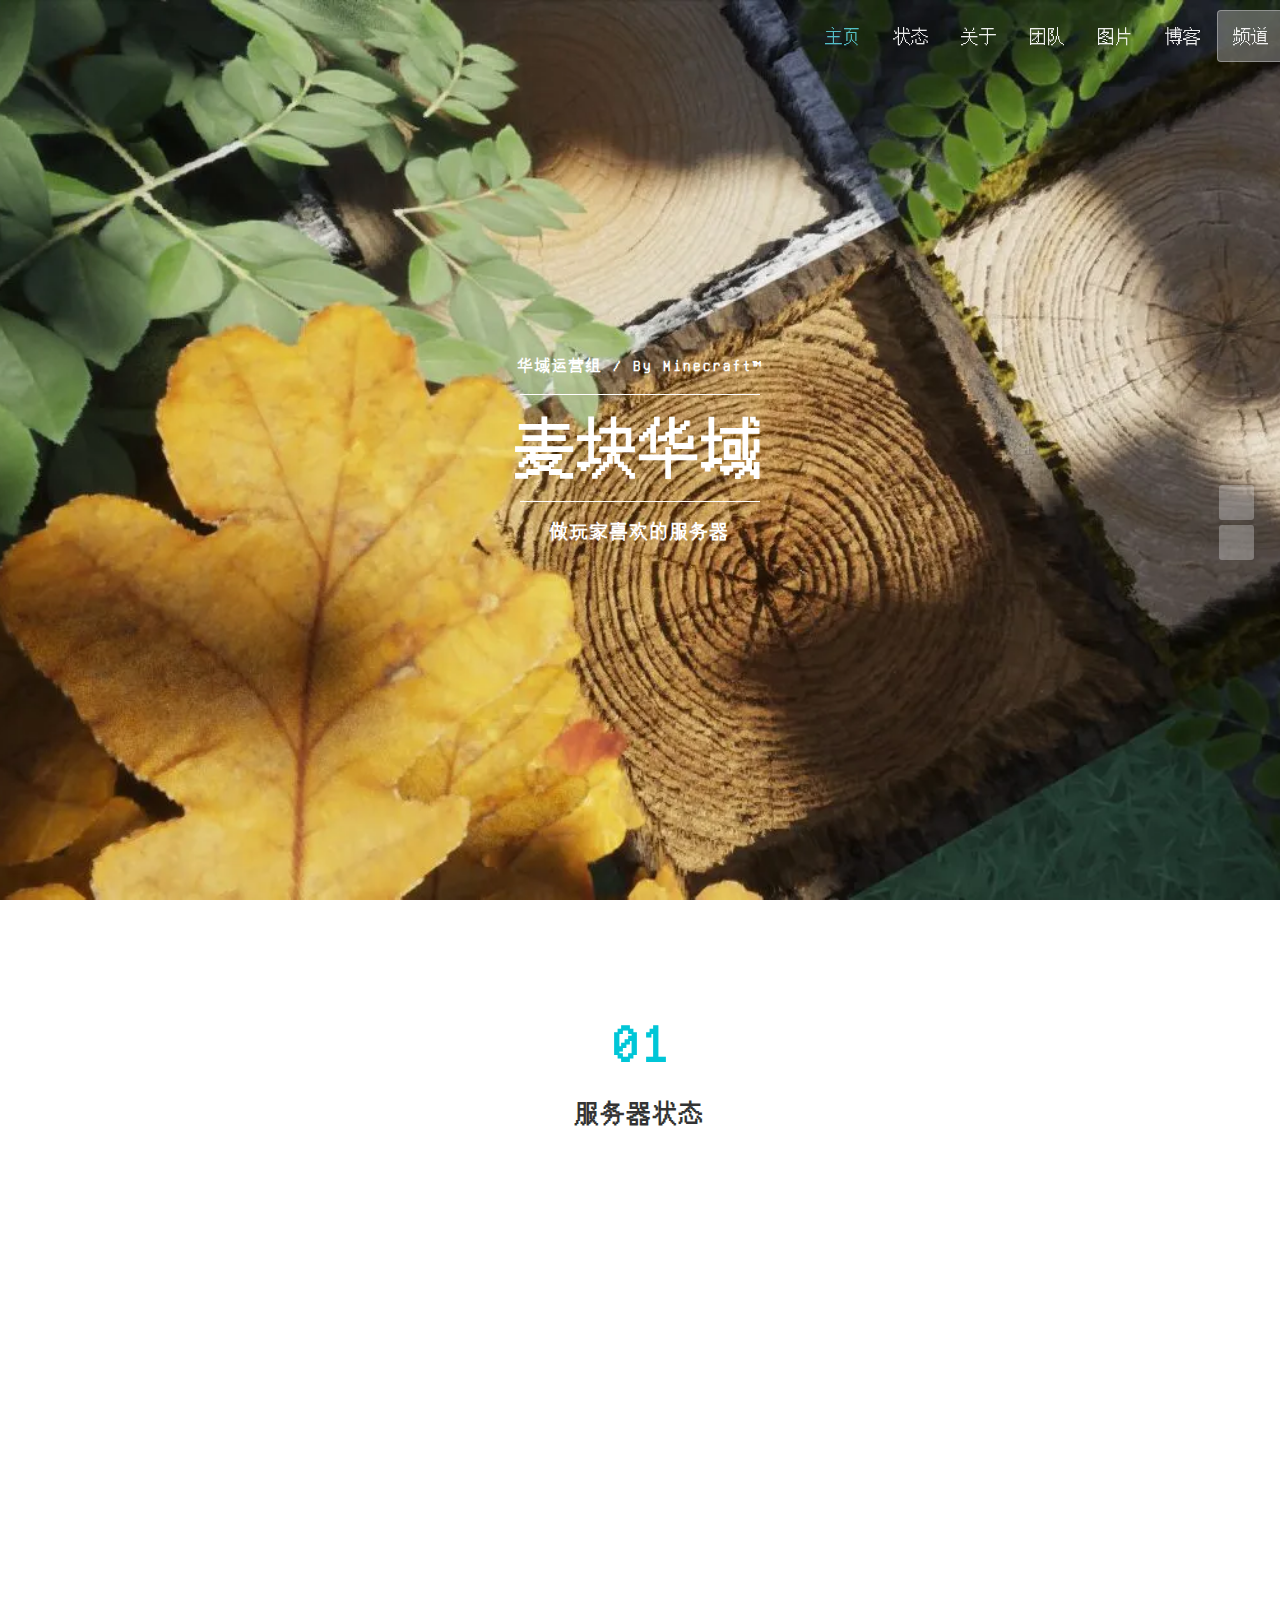
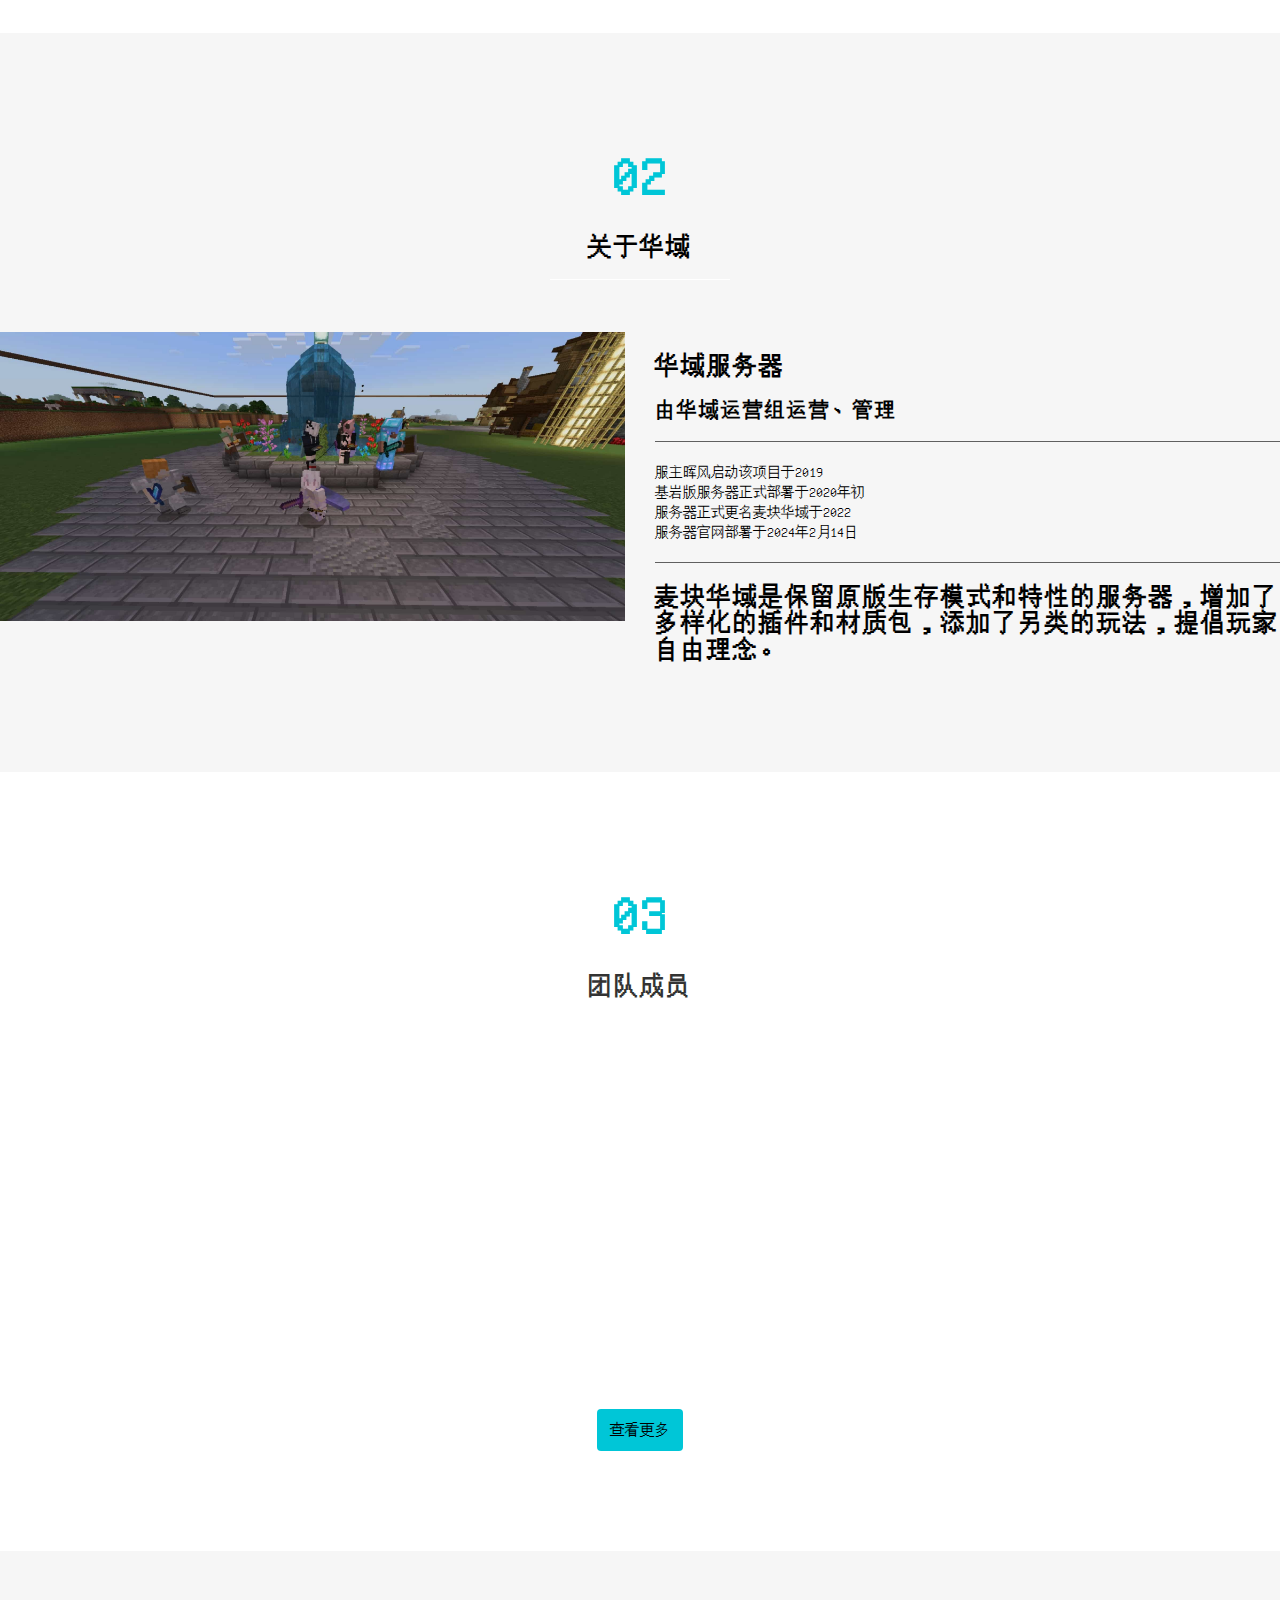
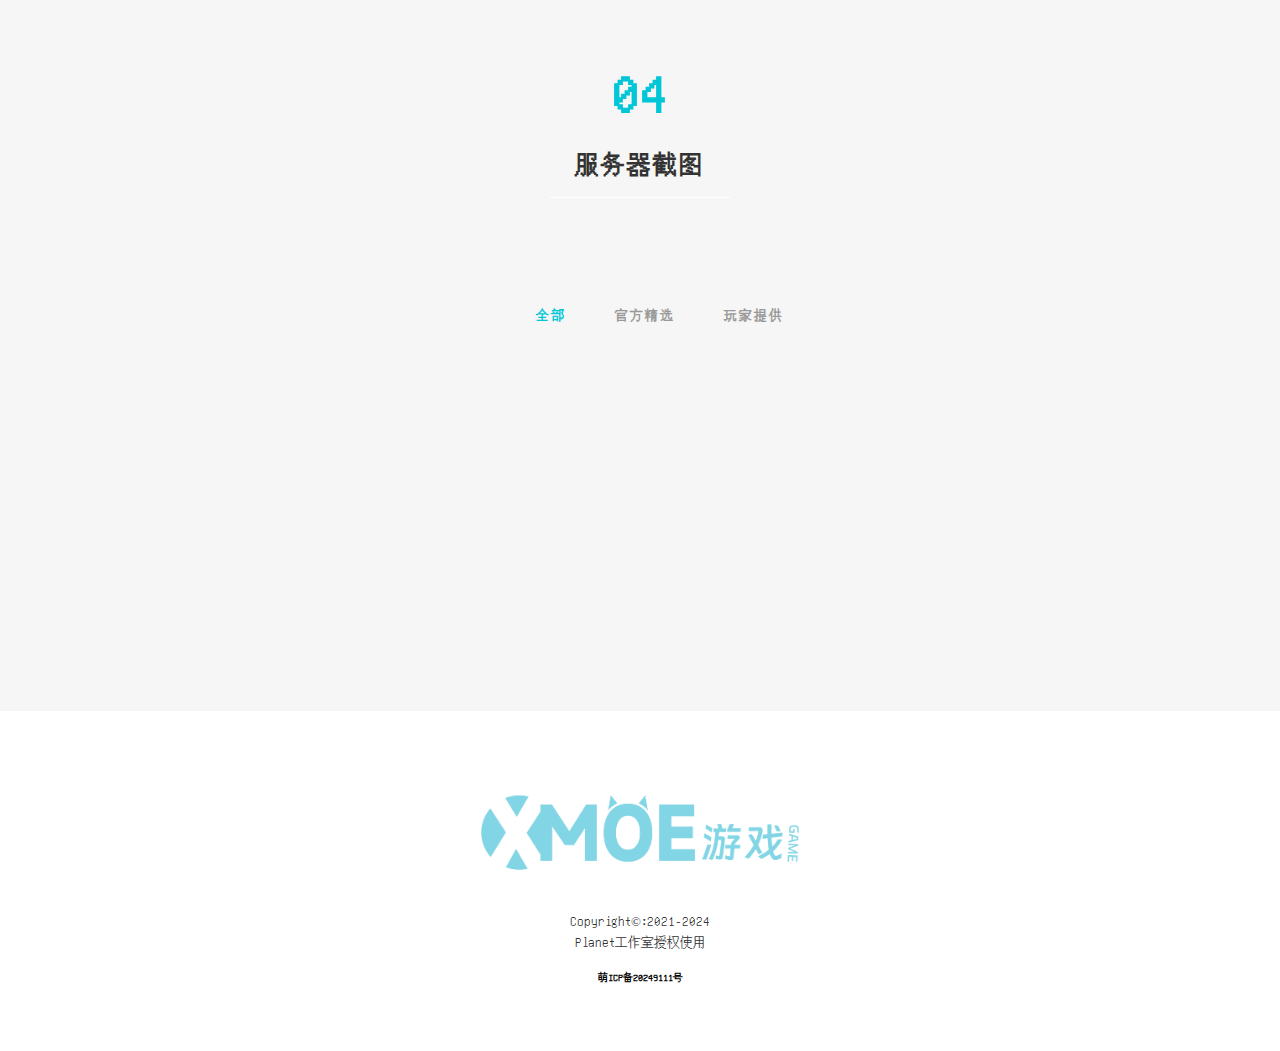
==== commit 3c67eca9: "更新" ====
--- a/index.html
+++ b/index.html
@@ -191,13 +191,13 @@
 
 				<div class="col-md-3 col-sm-6 wow fadeIn" data-wow-delay="0.6s">
 					<div class="team-wrapper">
-						<img src="img/tx/Sutx.jpg" class="img-responsive" alt="team img">
+						<img src="img/tx/yv.jpg" class="img-responsive" alt="team img">
 						<div class="team-des">
-							<h2>苏灵卿</h2>
-							<p>Time Traveler Su<br>广西●玉林</p>
+							<h2>雨</h2>
+							<p>Time Traveler Su<br>河北●沧州</p>
 							<hr>
 							<ul class="social-icon">
-								<li><a href="#" data-wow-delay="0.6s">华域运营组</a></li>
+								<li><a href="#" data-wow-delay="0.6s">运营&技术</a></li>
 								<li><a href="#" data-wow-delay="0.6s">运营</a></li><br>
 								<li><a href="#" data-wow-delay="0.6s">查看</a></li>
 							</ul>
@@ -301,7 +301,6 @@
 			</div>
 		</div>
 	</footer>
-	<script src="js/sunsapi.js"></script>
 	<script src="js/jquery.js"></script>
 	<script src="js/bootstrap.min.js"></script>
 	<script src="js/smoothscroll.js"></script>
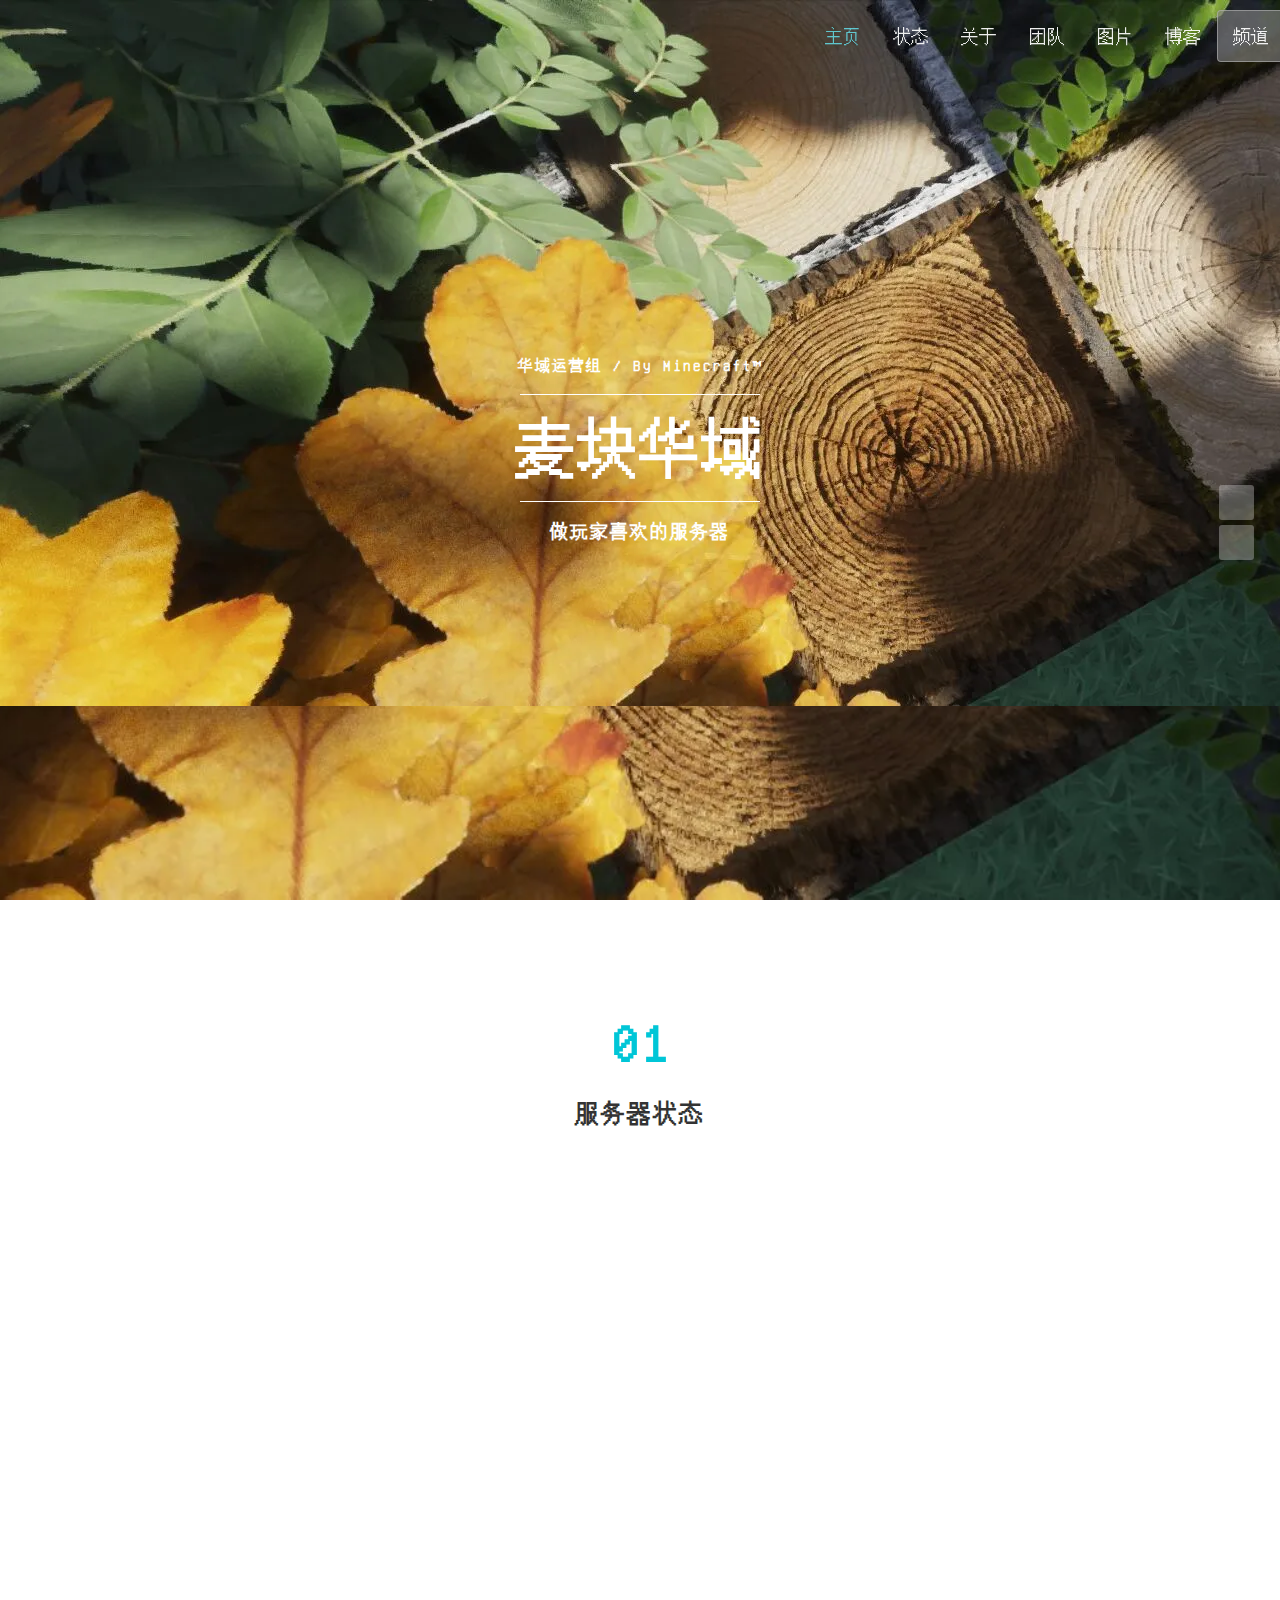
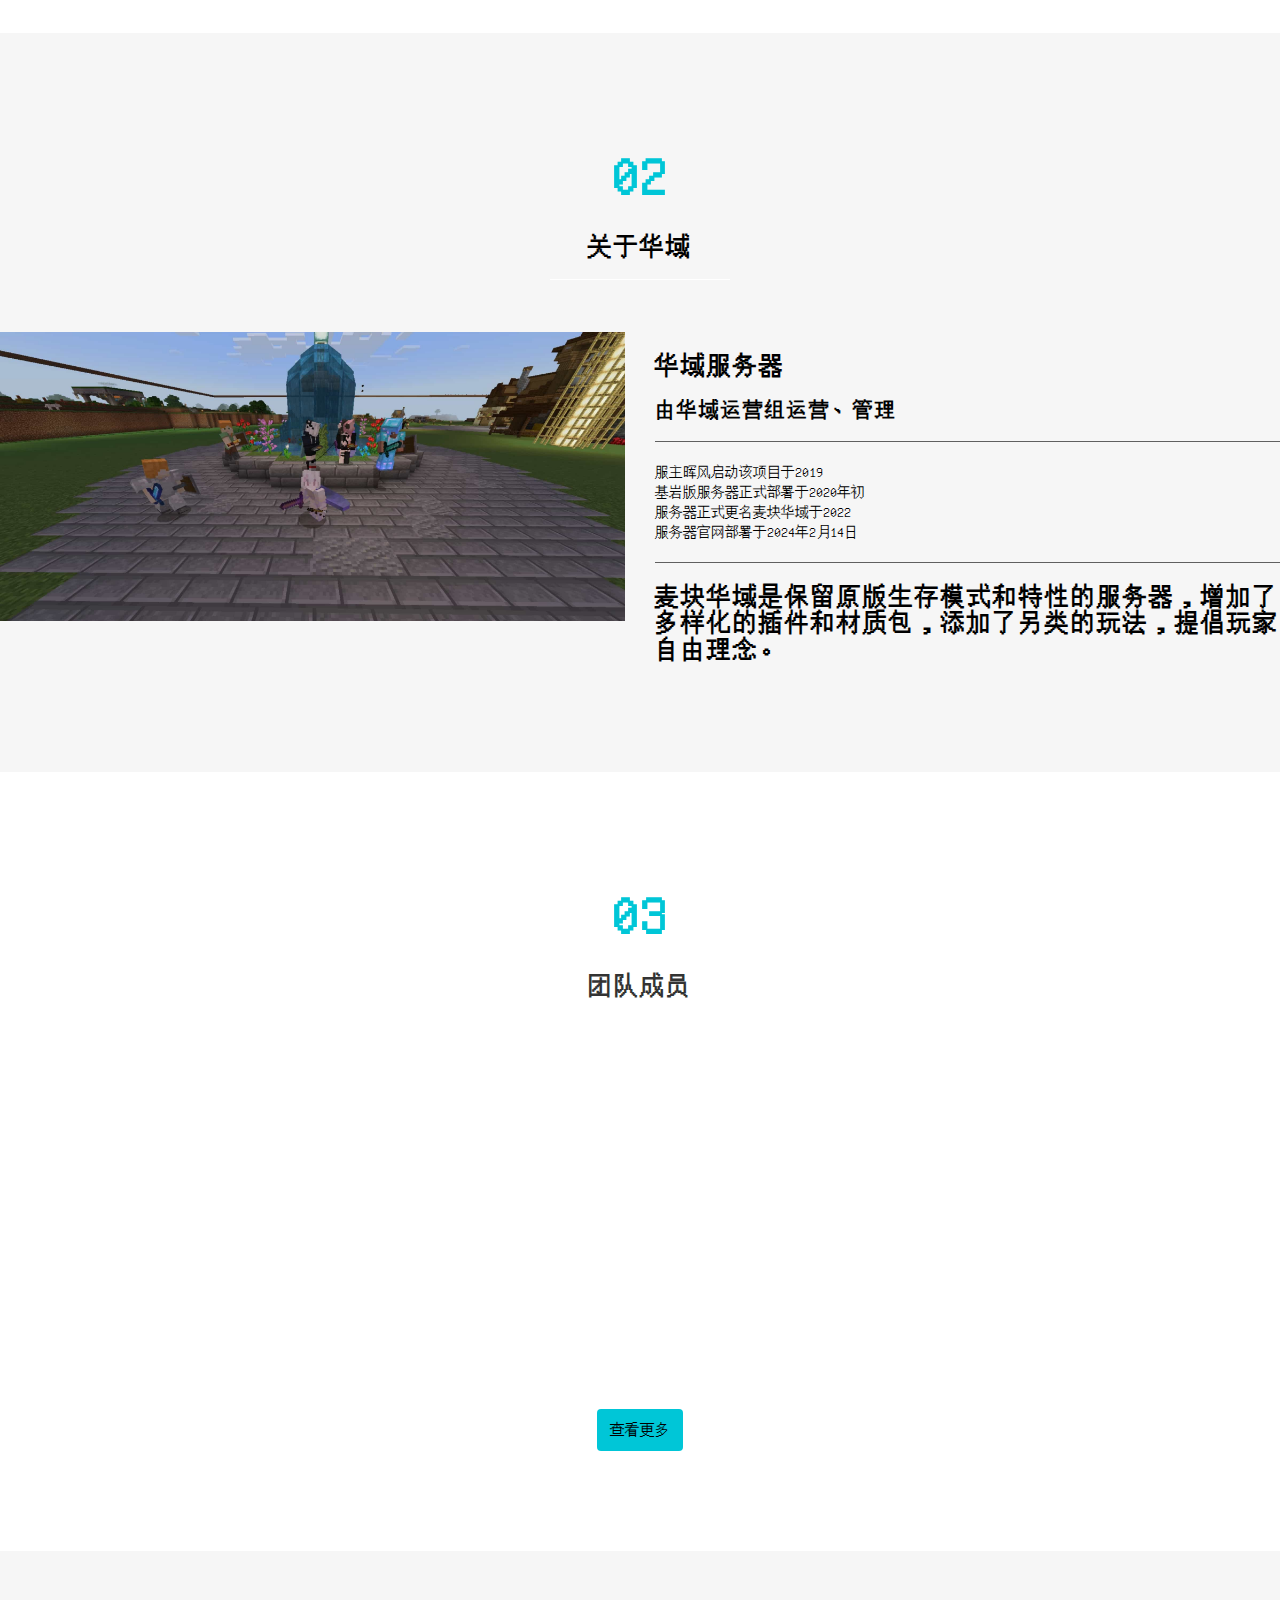
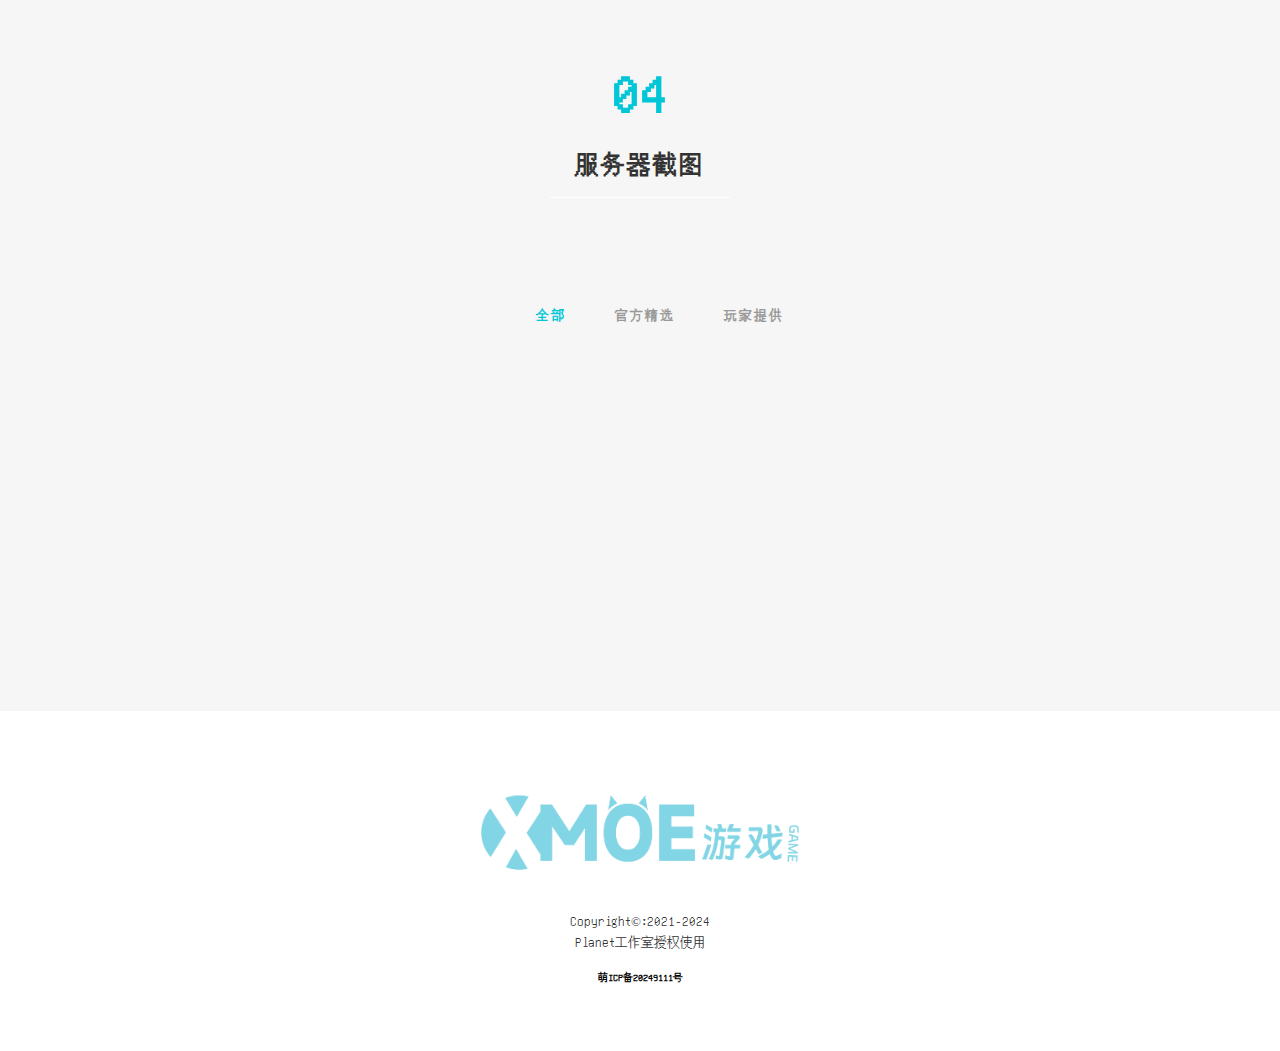
==== commit 4dec7e0e: "updata" ====
--- a/index.html
+++ b/index.html
@@ -183,7 +183,7 @@
 							<ul class="social-icon">
 								<li><a href="#" data-wow-delay="0.6s">华域运营组</a></li>
 								<li><a href="#" data-wow-delay="0.6s">服主&技术&运营</a></li><br>
-								<li><a href="#" data-wow-delay="0.6s">查看</a></li>
+								<li><a href="team.html" data-wow-delay="0.6s">查看</a></li>
 							</ul>
 						</div>
 					</div>
@@ -194,12 +194,12 @@
 						<img src="img/tx/yv.jpg" class="img-responsive" alt="team img">
 						<div class="team-des">
 							<h2>雨</h2>
-							<p>Time Traveler Su<br>河北●沧州</p>
+							<p>rain_zero<br>河北●沧州</p>
 							<hr>
 							<ul class="social-icon">
 								<li><a href="#" data-wow-delay="0.6s">运营&技术</a></li>
 								<li><a href="#" data-wow-delay="0.6s">运营</a></li><br>
-								<li><a href="#" data-wow-delay="0.6s">查看</a></li>
+								<li><a href="team.html" data-wow-delay="0.6s">查看</a></li>
 							</ul>
 						</div>
 					</div>
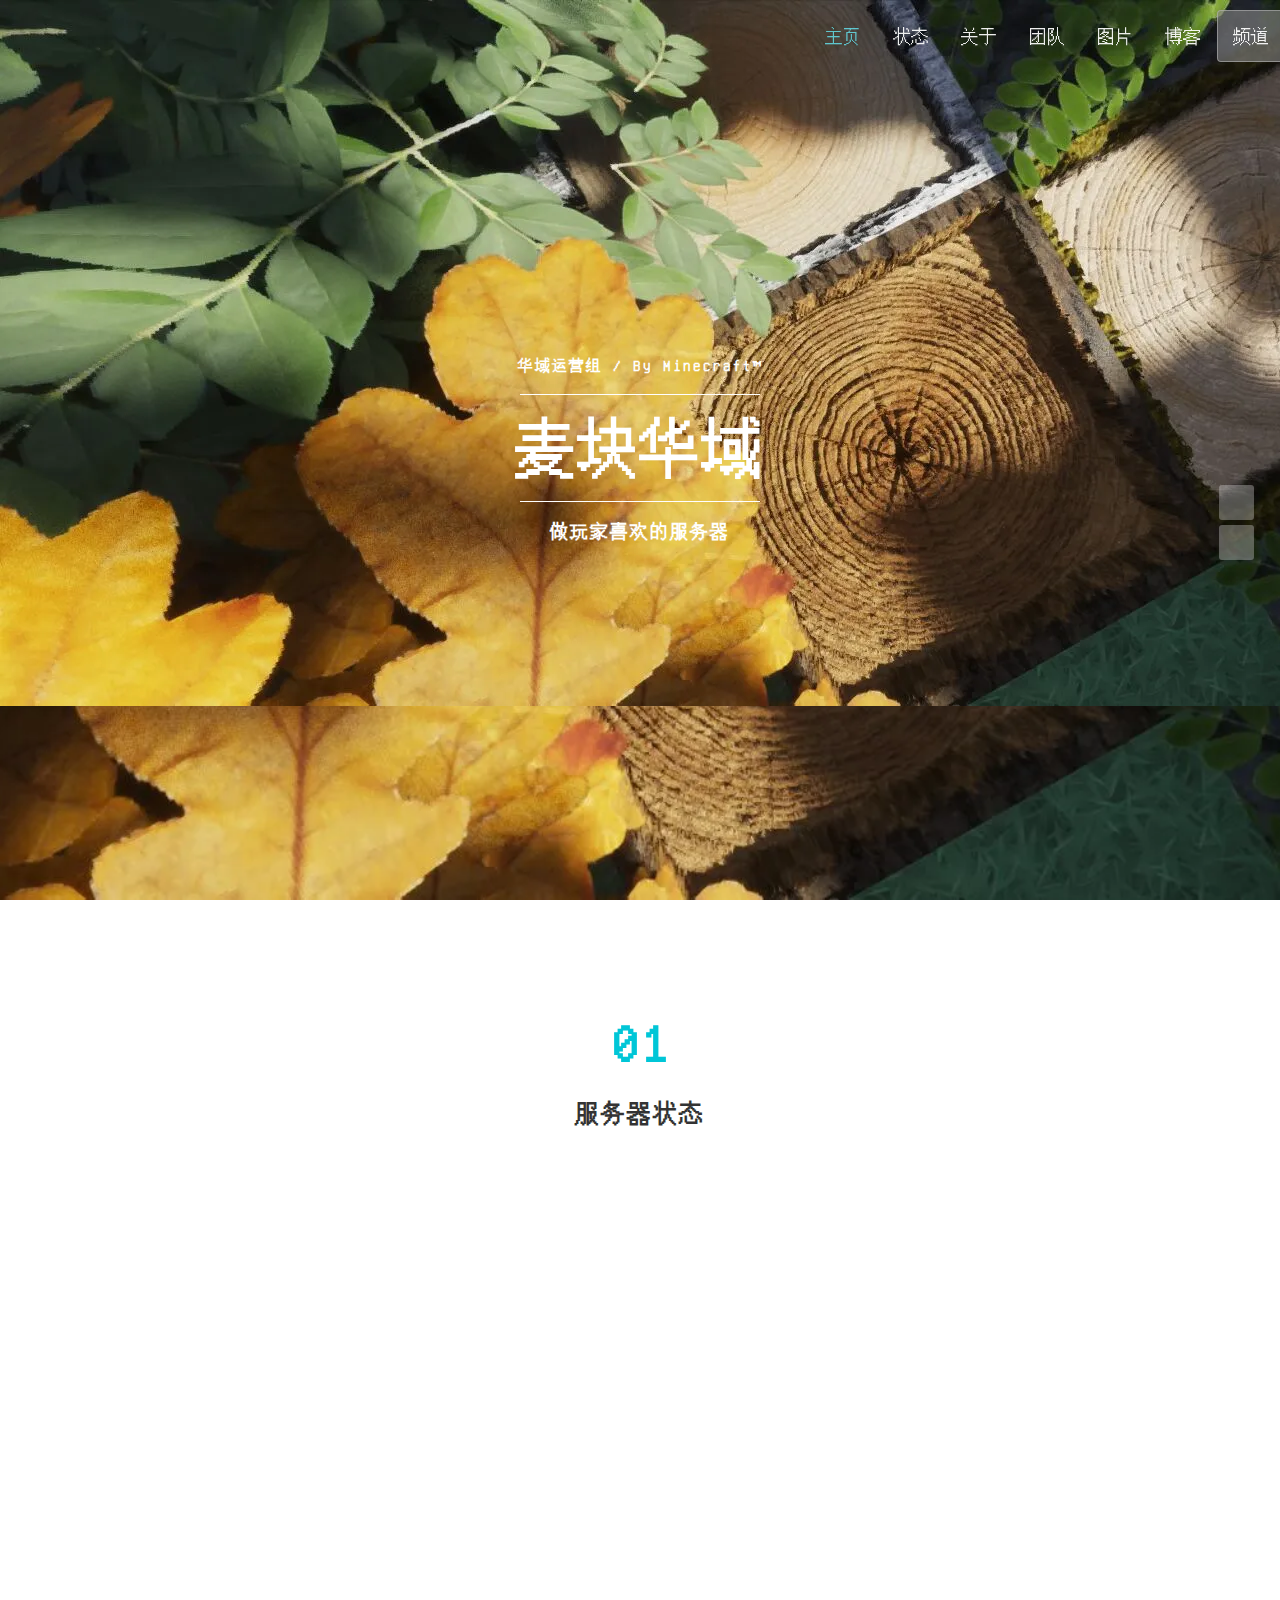
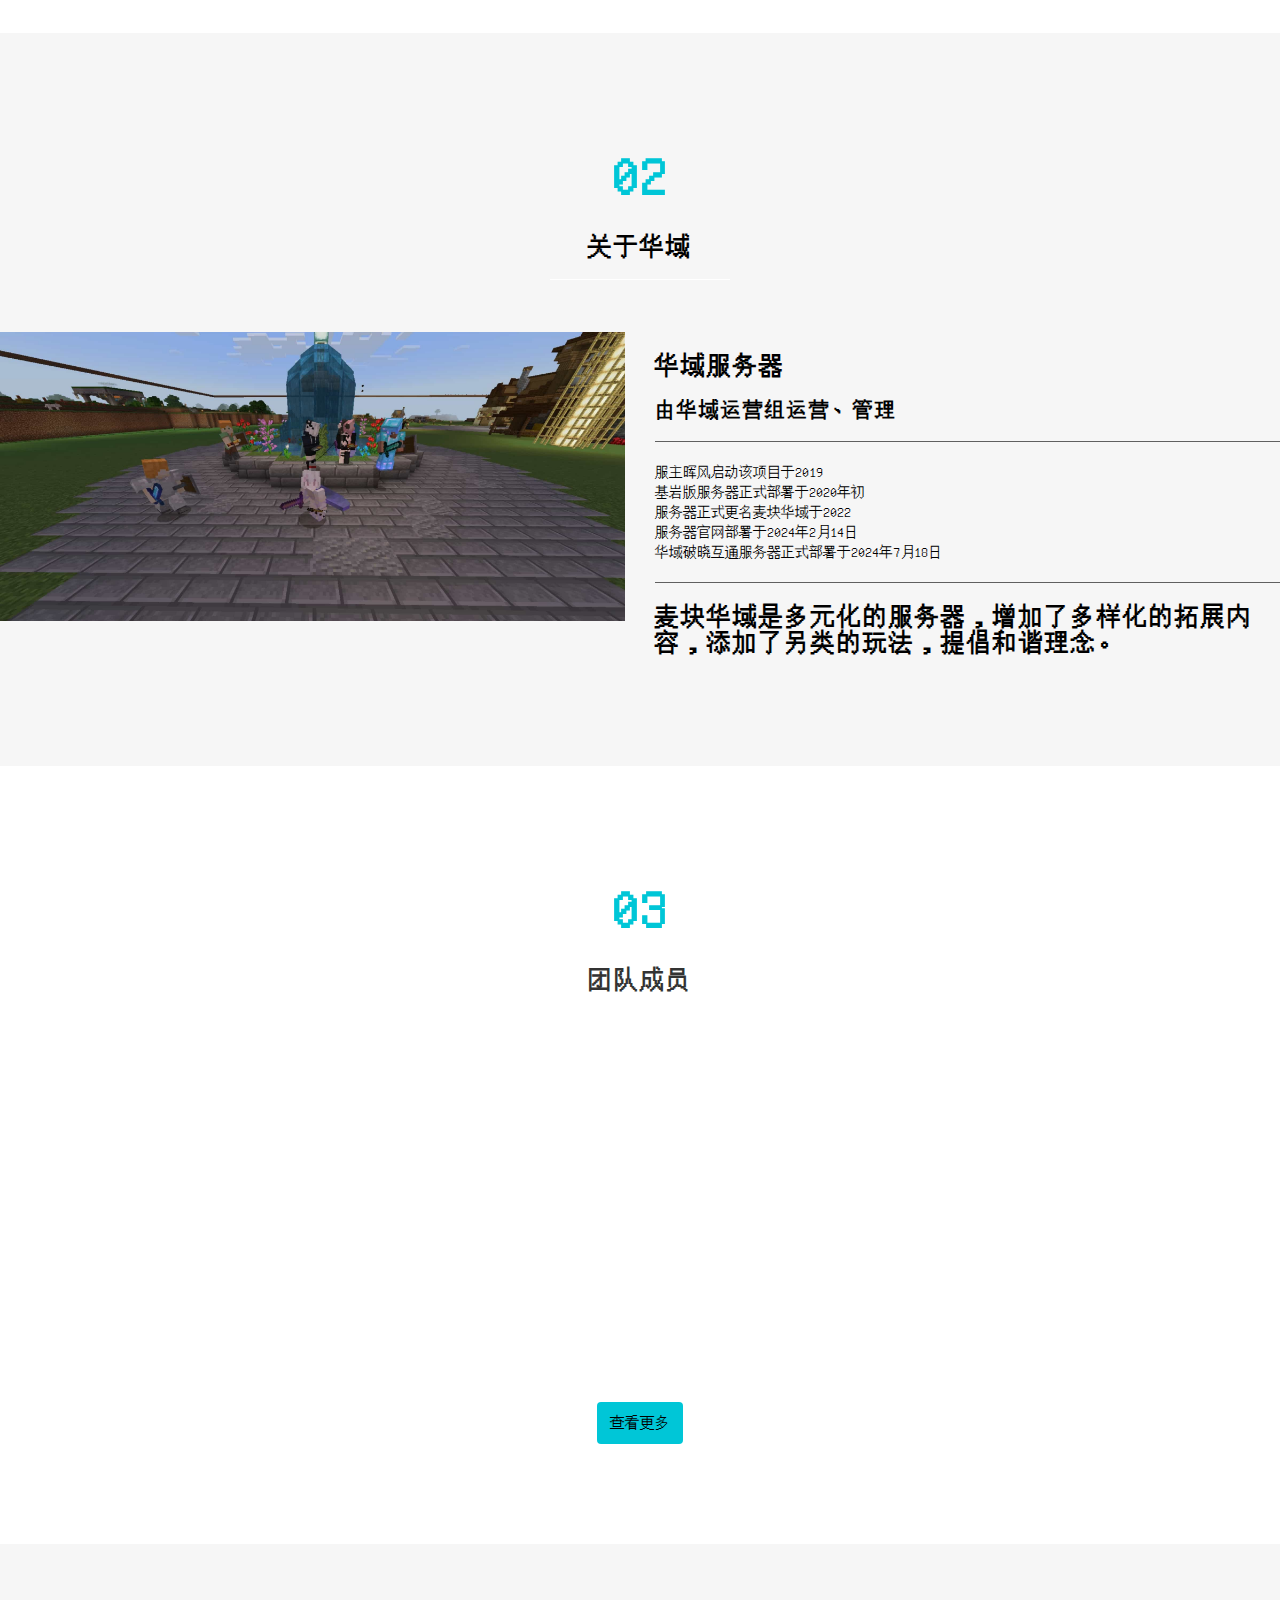
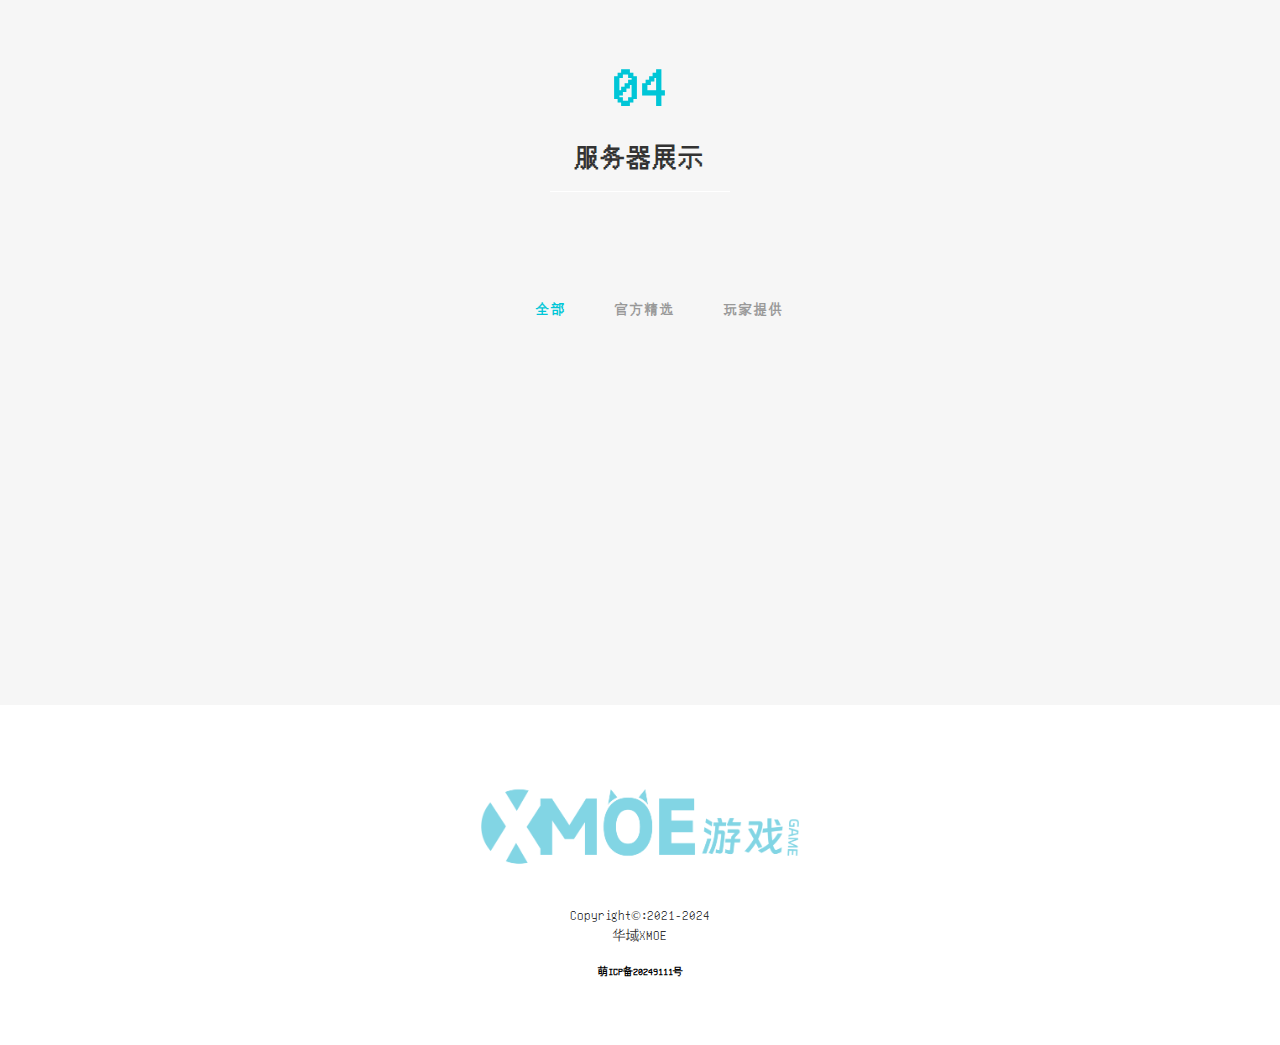
==== commit 45f136c2: "信息更改" ====
--- a/index.html
+++ b/index.html
@@ -6,8 +6,8 @@
 	<meta http-equiv="X-UA-Compatible" content="IE=Edge">
 	<meta name="viewport" content="width=device-width, initial-scale=1">
 	<meta name="author" content="DreamsField">
-	<meta name="keywords" content="麦块华域,我的世界,Minecraft">
-	<meta name="description" content="麦块华域是保留原版生存模式和特性的Minecraft服务器，添加了另类的玩法，提倡玩家自由理念。">
+	<meta name="keywords" content="麦块华域,我的世界服务器,Minecraft,Server">
+	<meta name="description" content="麦块华域是多元共存、求同存异的Minecraft服务器，添加了另类的玩法，提倡和谐友爱的理念。">
 	<embed src="#" hidden="true" autostart="true" loop="true">
 	<link type="image/x-icon" href="favicon.ico" >
 	<link rel="stylesheet" href="css/bootstrap.min.css">
@@ -105,22 +105,22 @@
 								<div class="col-lg-4 col-md-4 col-sm-4 wow fadeInUp" data-wow-delay="0.6s">
 									<h3>支持游戏版本</h3>
 									<hr>
-									<p id="version">1.20.51</p>
+									<p id="version">1.21+</p>
 								</div>
 								<div class="col-lg-4 col-md-4 col-sm-4 wow fadeInUp" data-wow-delay="0.6s">
 									<h3>协议版本</h3>
 									<hr>
-									<p id="agreement">114514</p>
+									<p id="agreement"></p>
 								</div>
 								<div class="col-lg-4 col-md-4 col-sm-4 wow fadeInUp" data-wow-delay="0.6s">
 									<h3>服务器人数</h3>
 									<hr>
-									<p id="online">114514</p>
+									<p id="online">2025</p>
 								</div>
 								<div class="col-lg-4 col-md-4 col-sm-4 wow fadeInUp" data-wow-delay="0.6s">
 									<h3>有效延迟</h3>
 									<hr>
-									<p id="delay">114514</p>
+									<p id="delay">22ms</p>
 								</div> 
 							</thead>
 						</table>
@@ -153,8 +153,9 @@
 								<br>基岩版服务器正式部署于2020年初
 								<br>服务器正式更名麦块华域于2022
 								<br>服务器官网部署于2024年2月14日
+								<br>华域破晓互通服务器正式部署于2024年7月18日
 							  <ul class="nav nav-tabs" role="tablist"></ul>
-								<h3>麦块华域是保留原版生存模式和特性的服务器，增加了多样化的插件和材质包，添加了另类的玩法，提倡玩家自由理念。
+								<h3>麦块华域是多元化的服务器，增加了多样化的拓展内容，添加了另类的玩法，提倡和谐理念。
 							</p>
 						</div>
 					</div>
@@ -191,13 +192,13 @@
 
 				<div class="col-md-3 col-sm-6 wow fadeIn" data-wow-delay="0.6s">
 					<div class="team-wrapper">
-						<img src="img/tx/yv.jpg" class="img-responsive" alt="team img">
+						<img src="img/tx/Sutx.jpg" class="img-responsive" alt="team img">
 						<div class="team-des">
-							<h2>雨</h2>
-							<p>rain_zero<br>河北●沧州</p>
+							<h2>苏灵卿</h2>
+							<p>rain_zero<br>广西●玉林</p>
 							<hr>
 							<ul class="social-icon">
-								<li><a href="#" data-wow-delay="0.6s">运营&技术</a></li>
+								<li><a href="#" data-wow-delay="0.6s">运营</a></li>
 								<li><a href="#" data-wow-delay="0.6s">运营</a></li><br>
 								<li><a href="team.html" data-wow-delay="0.6s">查看</a></li>
 							</ul>
@@ -213,7 +214,7 @@
 							<p>暂无<br>##●##</p>
 							<hr>
 							<ul class="social-icon">
-								<li><a href="#" data-wow-delay="0.6s">SUNS运营组</a></li>
+								<li><a href="#" data-wow-delay="0.6s">华域运营组</a></li>
 								<li><a href="#" data-wow-delay="0.6s">暂无</a></li><br>
 								<li><a href="#" data-wow-delay="0.6s">查看</a></li>
 							</ul>
@@ -229,7 +230,7 @@
 							<p>暂无<br>##●##</p>
 							<hr>
 							<ul class="social-icon">
-								<li><a href="#" data-wow-delay="0.6s">SUNS运营组</a></li>
+								<li><a href="#" data-wow-delay="0.6s">华域运营组</a></li>
 								<li><a href="#" data-wow-delay="0.6s">暂无</a></li><br>
 								<li><a href="#" data-wow-delay="0.6s">查看</a></li>
 							</ul>
@@ -250,7 +251,7 @@
 				<div class="col-md-12 col-sm-12">
 					<div class="section-title">
 						<strong>04</strong>
-						<h1 class="heading bold">服务器截图</h1>
+						<h1 class="heading bold">服务器展示</h1>
 						<hr>
 					</div>
 					<div class="iso-section">
@@ -295,7 +296,7 @@
 			<div class="row">
 				<div class="col-md-12 col-sm-12">
 					<img src="img/logo/XMOE.png" width="350xp" height="120xp" title="logo">
-					<p><font size="2">Copyright&copy;:2021-2024<br>Planet工作室授权使用<br></font></p>
+					<p><font size="2">Copyright&copy;:2021-2024<br>华域XMOE<br></font></p>
 					<a href="https://icp.gov.moe/?keyword=20249111" target="_blank"><font size="1" color=#000><b>萌ICP备20249111号</b></font></a>
 				</div>
 			</div>
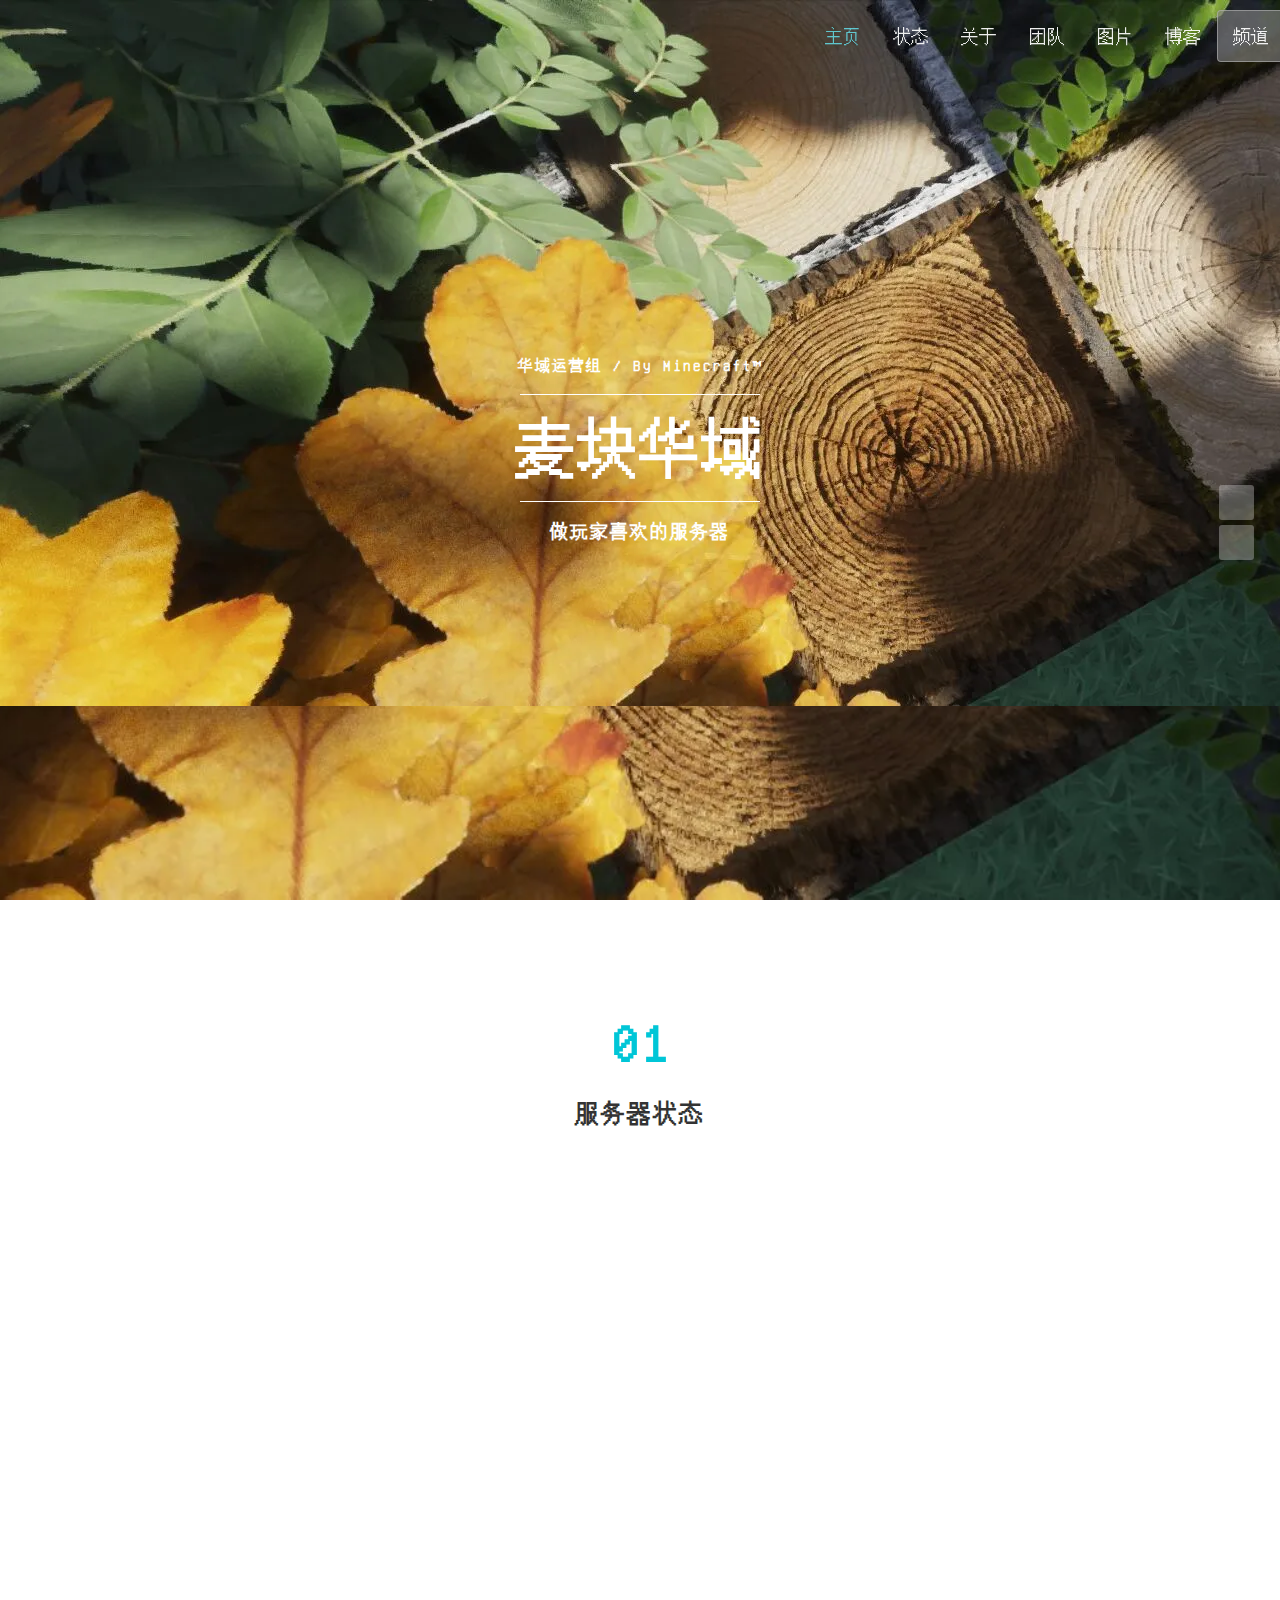
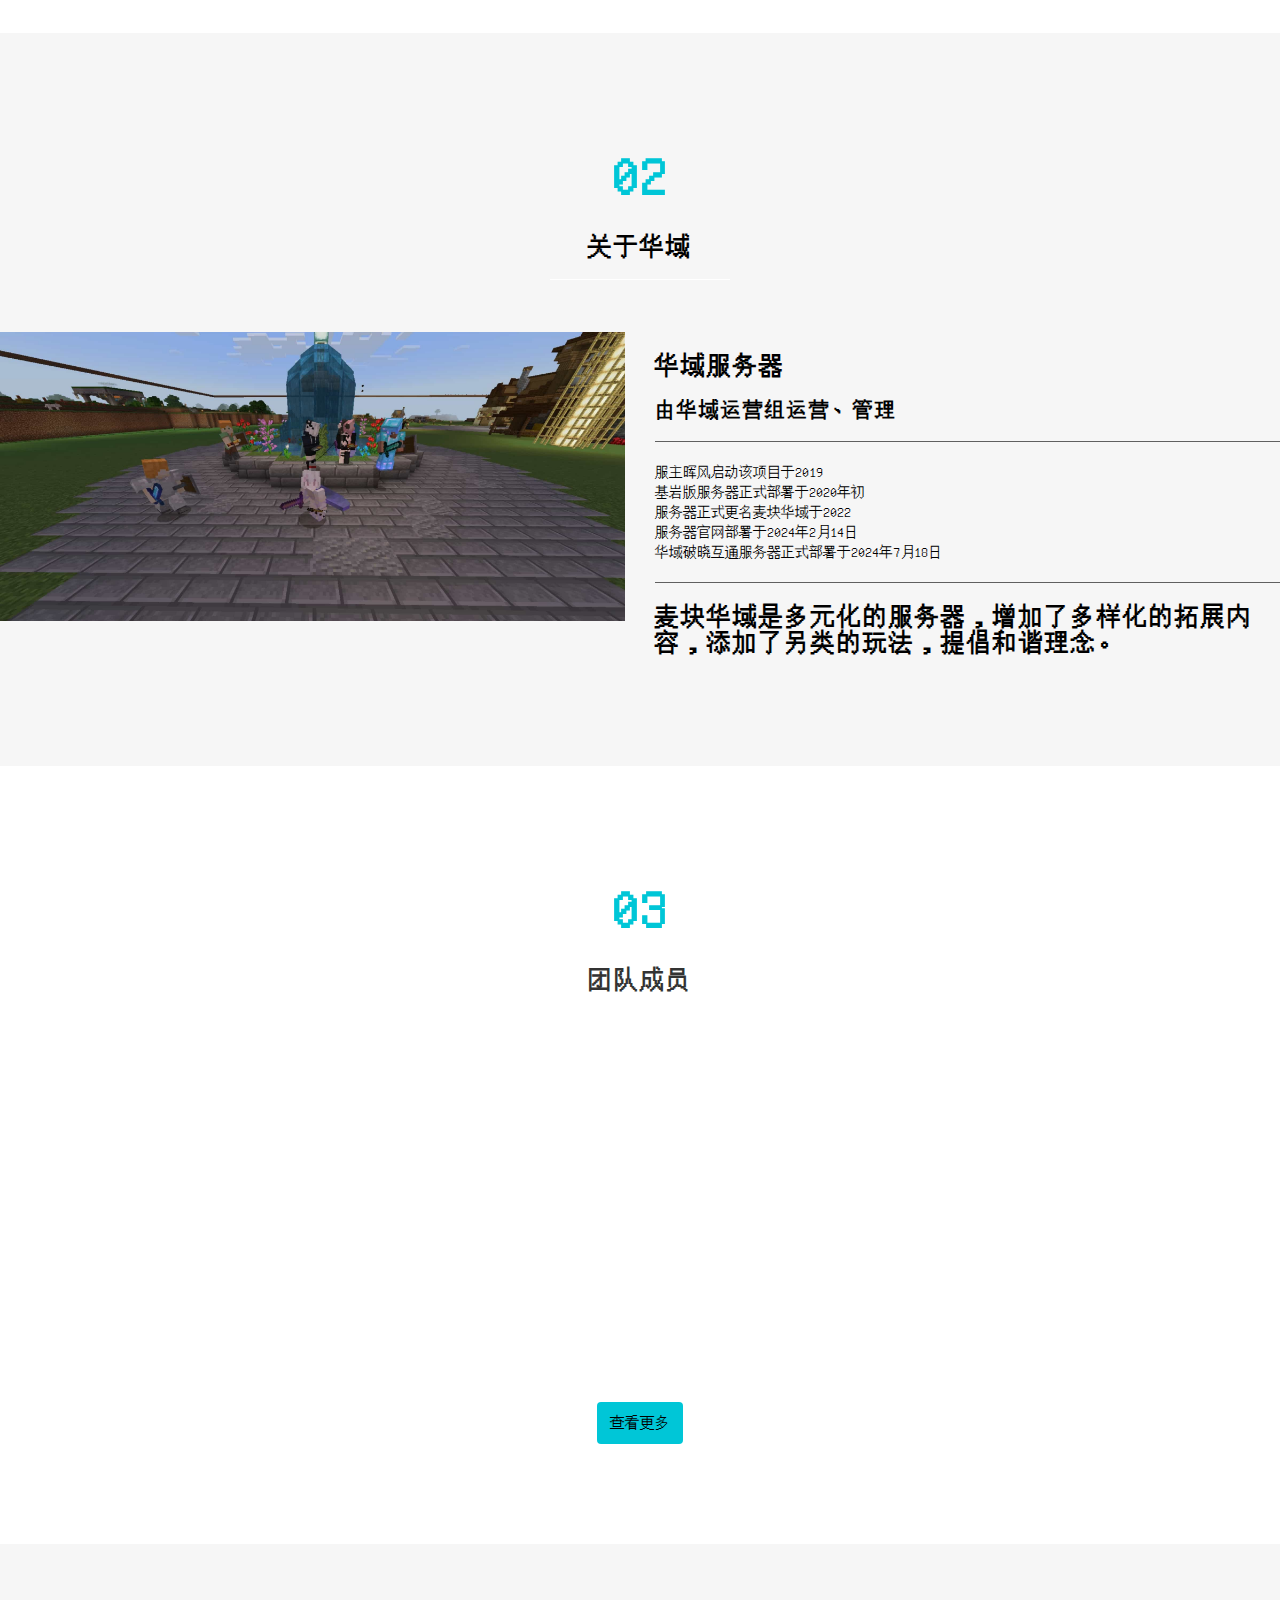
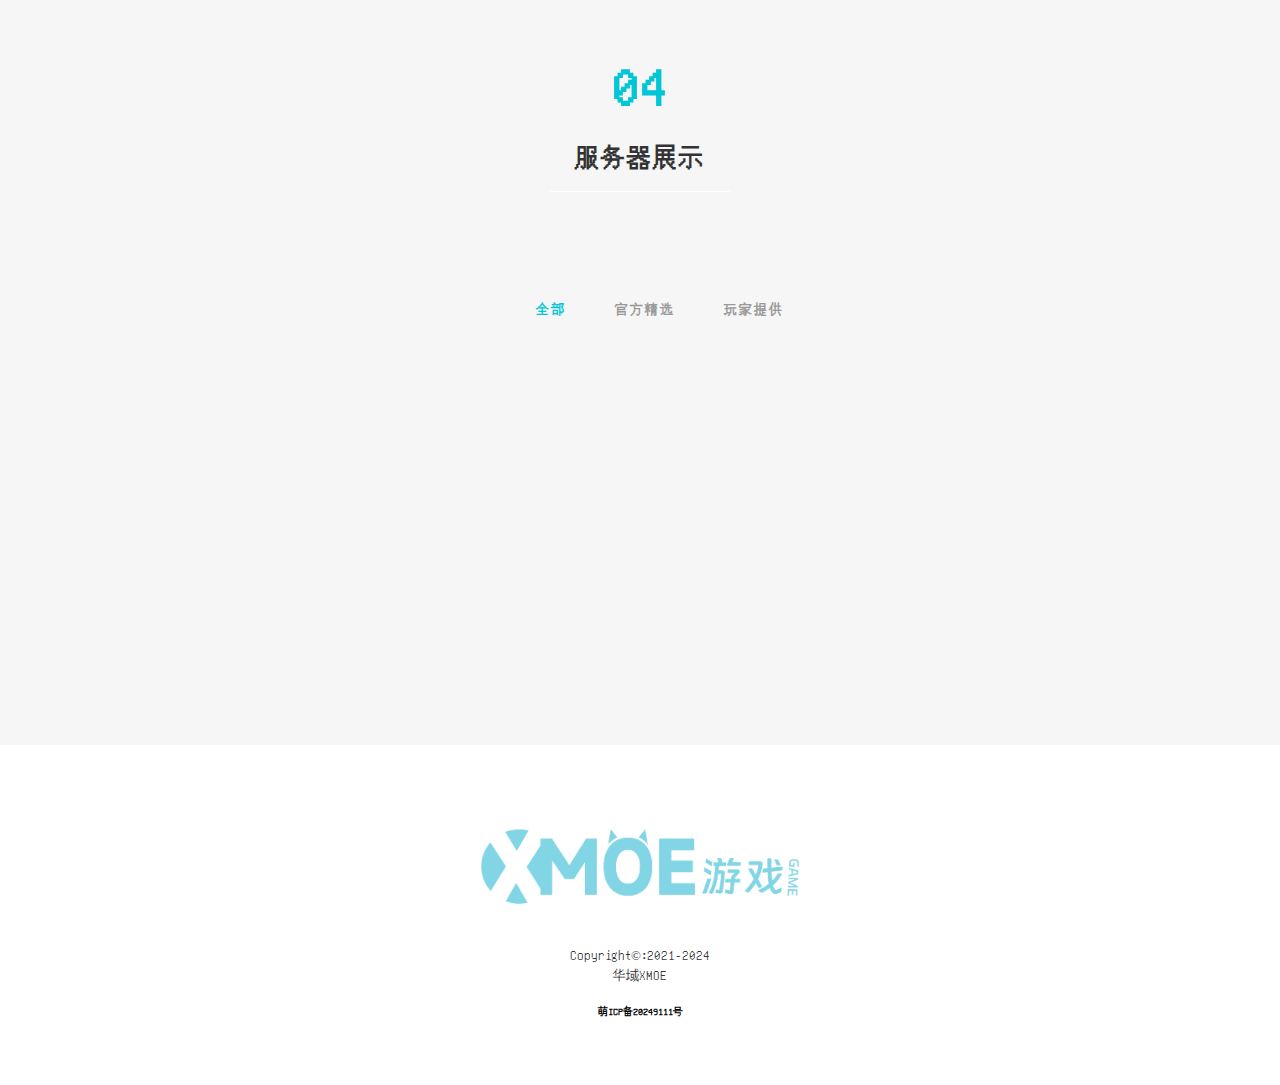
==== commit 42640c84: "更新了GitHub介绍，添加了官网图片，更正了错误" ====
--- a/index.html
+++ b/index.html
@@ -195,10 +195,10 @@
 						<img src="img/tx/Sutx.jpg" class="img-responsive" alt="team img">
 						<div class="team-des">
 							<h2>苏灵卿</h2>
-							<p>rain_zero<br>广西●玉林</p>
+							<p>sulingqing<br>广西●玉林</p>
 							<hr>
 							<ul class="social-icon">
-								<li><a href="#" data-wow-delay="0.6s">运营</a></li>
+								<li><a href="#" data-wow-delay="0.6s">华域运营组</a></li>
 								<li><a href="#" data-wow-delay="0.6s">运营</a></li><br>
 								<li><a href="team.html" data-wow-delay="0.6s">查看</a></li>
 							</ul>
@@ -271,13 +271,13 @@
 								</div>
 
 								<div class="iso-box photoshop mobile col-lg-4 col-md-4 col-sm-6">
-									<a href="img/beijin/3.jpg" data-lightbox-gallery="portfolio-gallery"><img
-											src="img/beijin/3.jpg" alt="portfolio img"></a>
+									<a href="img/beijin/img3.png" data-lightbox-gallery="portfolio-gallery"><img
+											src="img/beijin/img3.png" alt="portfolio img"></a>
 								</div>
 
 								<div class="iso-box photoshop col-lg-4 col-md-4 col-sm-6">
-									<a href="img/beijin/3.jpg" data-lightbox-gallery="portfolio-gallery"><img
-											src="img/beijin/3.jpg" alt="portfolio img"></a>
+									<a href="img/beijin/img2.jpeg" data-lightbox-gallery="portfolio-gallery"><img
+											src="img/beijin/img2.jpeg" alt="portfolio img"></a>
 								</div>
 
 							</div>
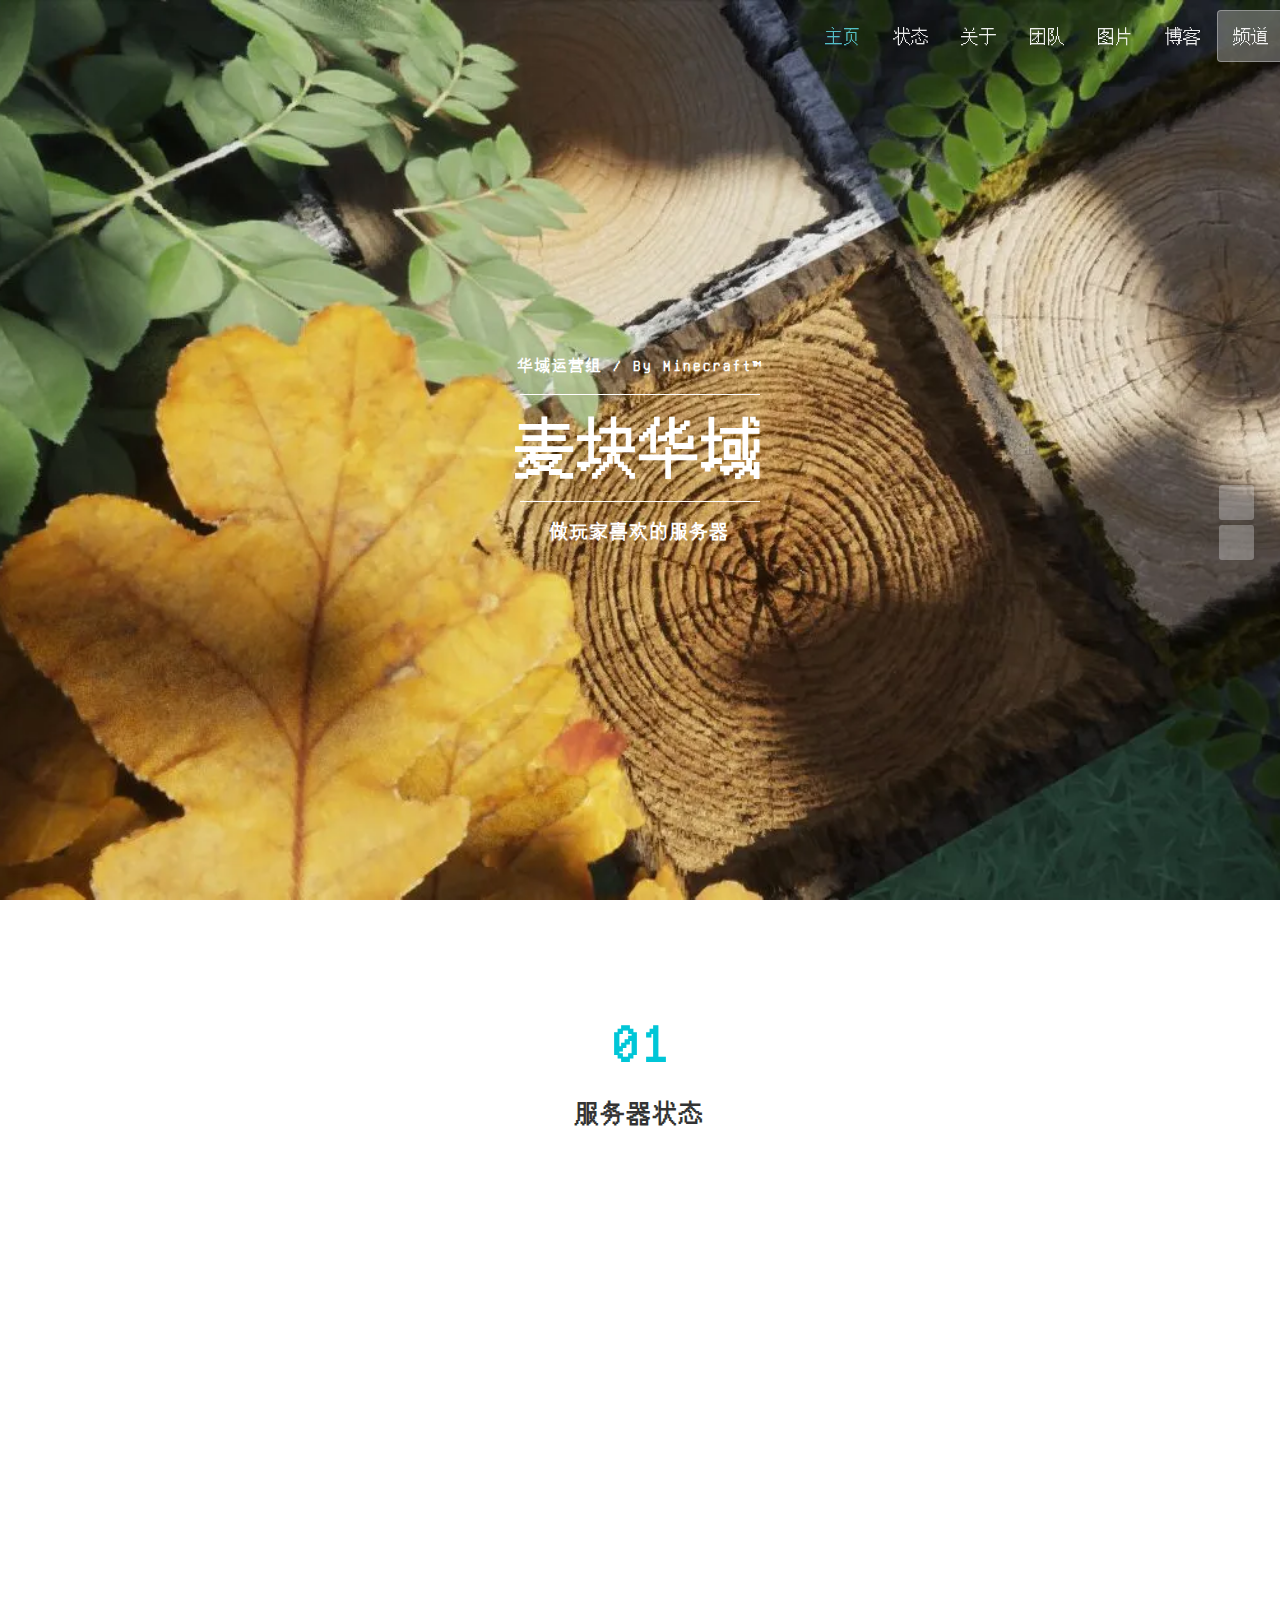
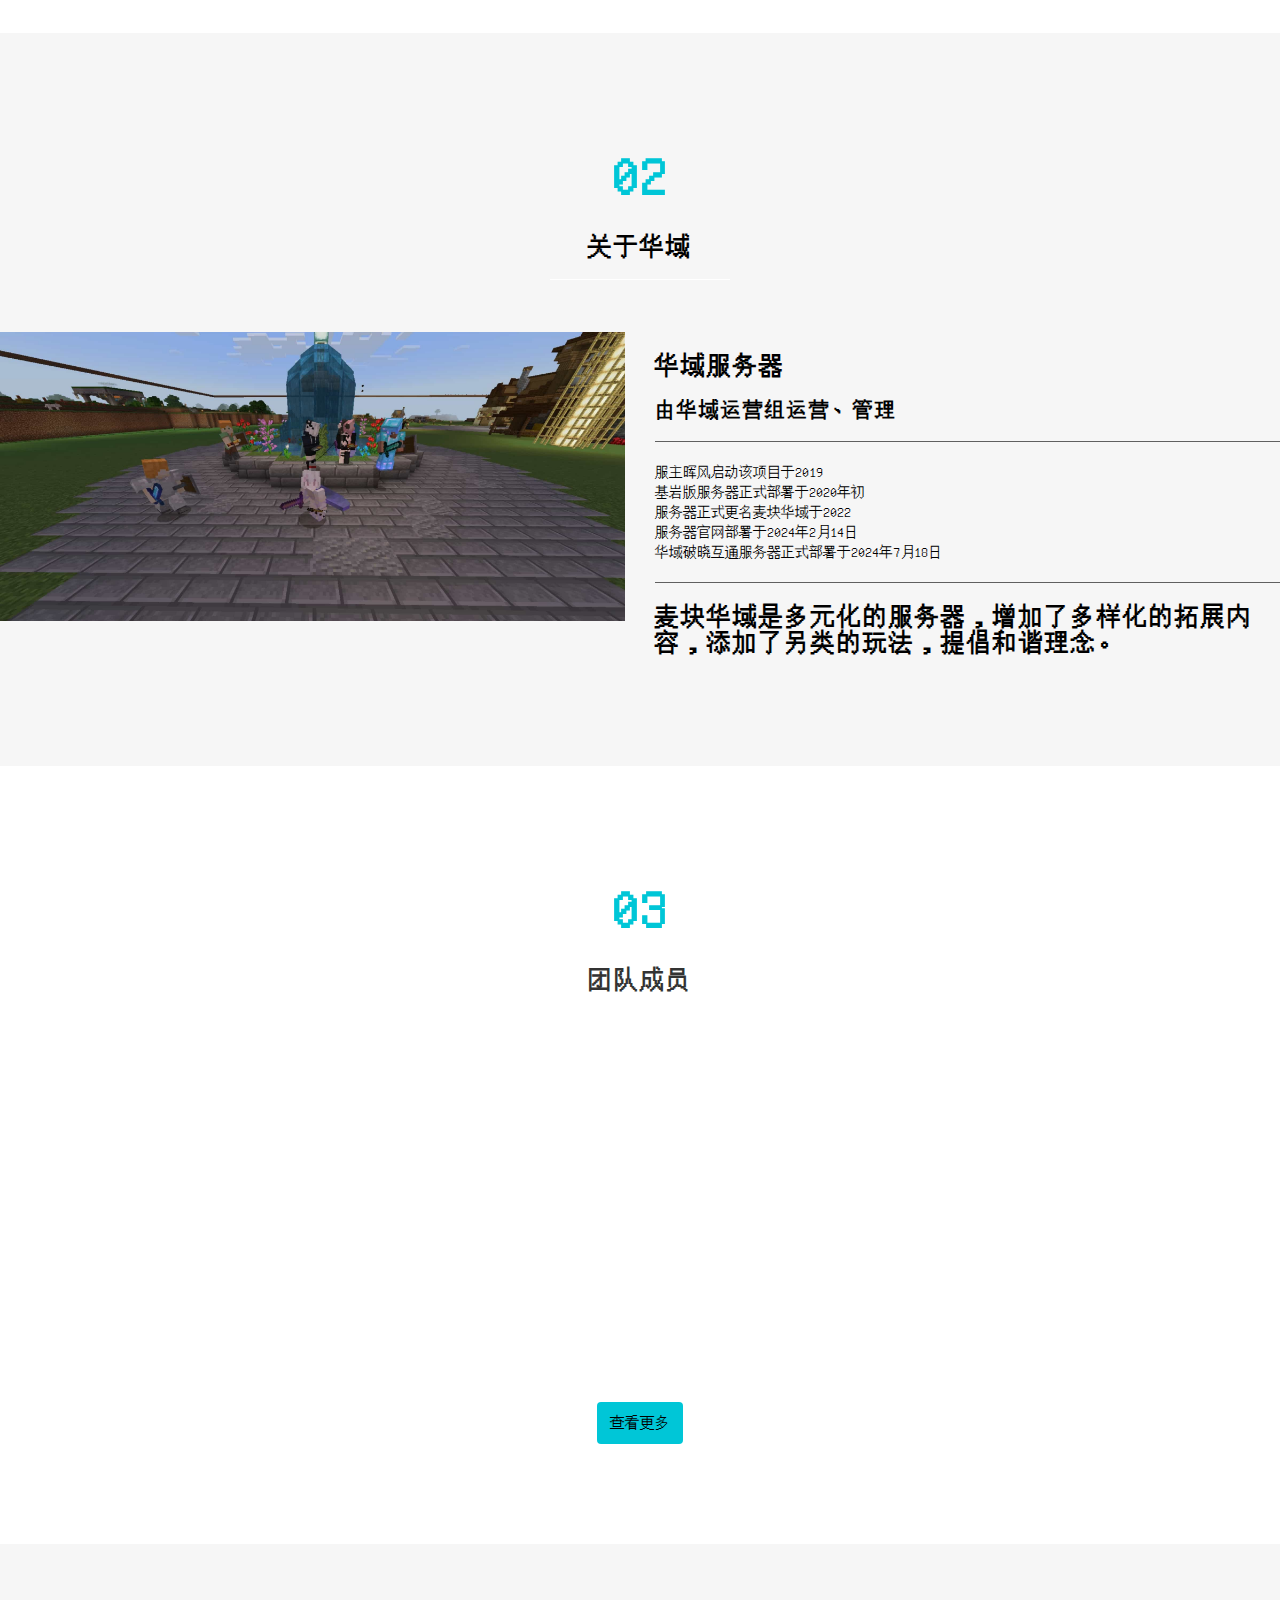
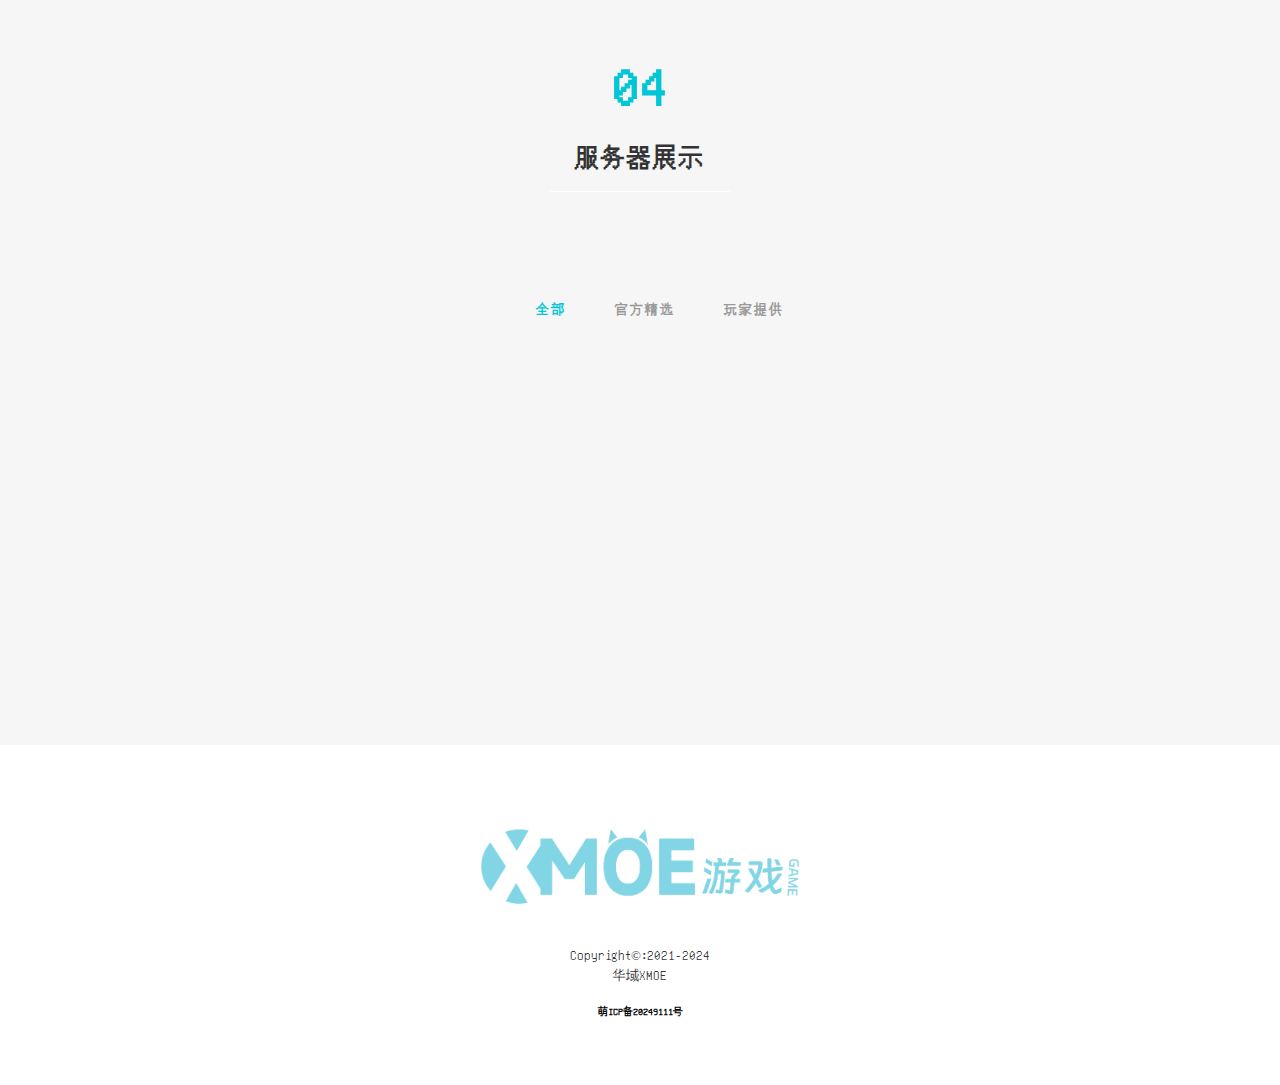
==== commit 04c85c09: "运营组信息更新" ====
--- a/index.html
+++ b/index.html
@@ -192,14 +192,14 @@
 
 				<div class="col-md-3 col-sm-6 wow fadeIn" data-wow-delay="0.6s">
 					<div class="team-wrapper">
-						<img src="img/tx/Sutx.jpg" class="img-responsive" alt="team img">
+						<img src="img/tx/cha.jpg" class="img-responsive" alt="team img">
 						<div class="team-des">
-							<h2>苏灵卿</h2>
-							<p>sulingqing<br>广西●玉林</p>
+							<h2>猹晟</h2>
+							<p>cha_sheng<br>中国●北京</p>
 							<hr>
 							<ul class="social-icon">
 								<li><a href="#" data-wow-delay="0.6s">华域运营组</a></li>
-								<li><a href="#" data-wow-delay="0.6s">运营</a></li><br>
+								<li><a href="#" data-wow-delay="0.6s">技术</a></li><br>
 								<li><a href="team.html" data-wow-delay="0.6s">查看</a></li>
 							</ul>
 						</div>
@@ -208,14 +208,14 @@
 
 				<div class="col-md-3 col-sm-6 wow fadeIn" data-wow-delay="0.9s">
 					<div class="team-wrapper">
-						<img src="img/tx/tx.webp" class="img-responsive" alt="team img">
+						<img src="img/tx/99a.jpg" class="img-responsive" alt="team img">
 						<div class="team-des">
-							<h2>暂无</h2>
-							<p>暂无<br>##●##</p>
+							<h2>水柜</h2>
+							<p>ZTZ99A102<br>广东●深圳</p>
 							<hr>
 							<ul class="social-icon">
 								<li><a href="#" data-wow-delay="0.6s">华域运营组</a></li>
-								<li><a href="#" data-wow-delay="0.6s">暂无</a></li><br>
+								<li><a href="#" data-wow-delay="0.6s">人事</a></li><br>
 								<li><a href="#" data-wow-delay="0.6s">查看</a></li>
 							</ul>
 						</div>
@@ -224,14 +224,14 @@
 
 				<div class="col-md-3 col-sm-6 wow fadeIn" data-wow-delay="0.9s">
 					<div class="team-wrapper">
-						<img src="img/tx/tx.webp" class="img-responsive" alt="team img">
+						<img src="img/tx/wm.jpg" class="img-responsive" alt="team img">
 						<div class="team-des">
-							<h2>暂无</h2>
-							<p>暂无<br>##●##</p>
+							<h2>无免</h2>
+							<p>wumian<br>河南●周口</p>
 							<hr>
 							<ul class="social-icon">
 								<li><a href="#" data-wow-delay="0.6s">华域运营组</a></li>
-								<li><a href="#" data-wow-delay="0.6s">暂无</a></li><br>
+								<li><a href="#" data-wow-delay="0.6s">人事</a></li><br>
 								<li><a href="#" data-wow-delay="0.6s">查看</a></li>
 							</ul>
 						</div>
